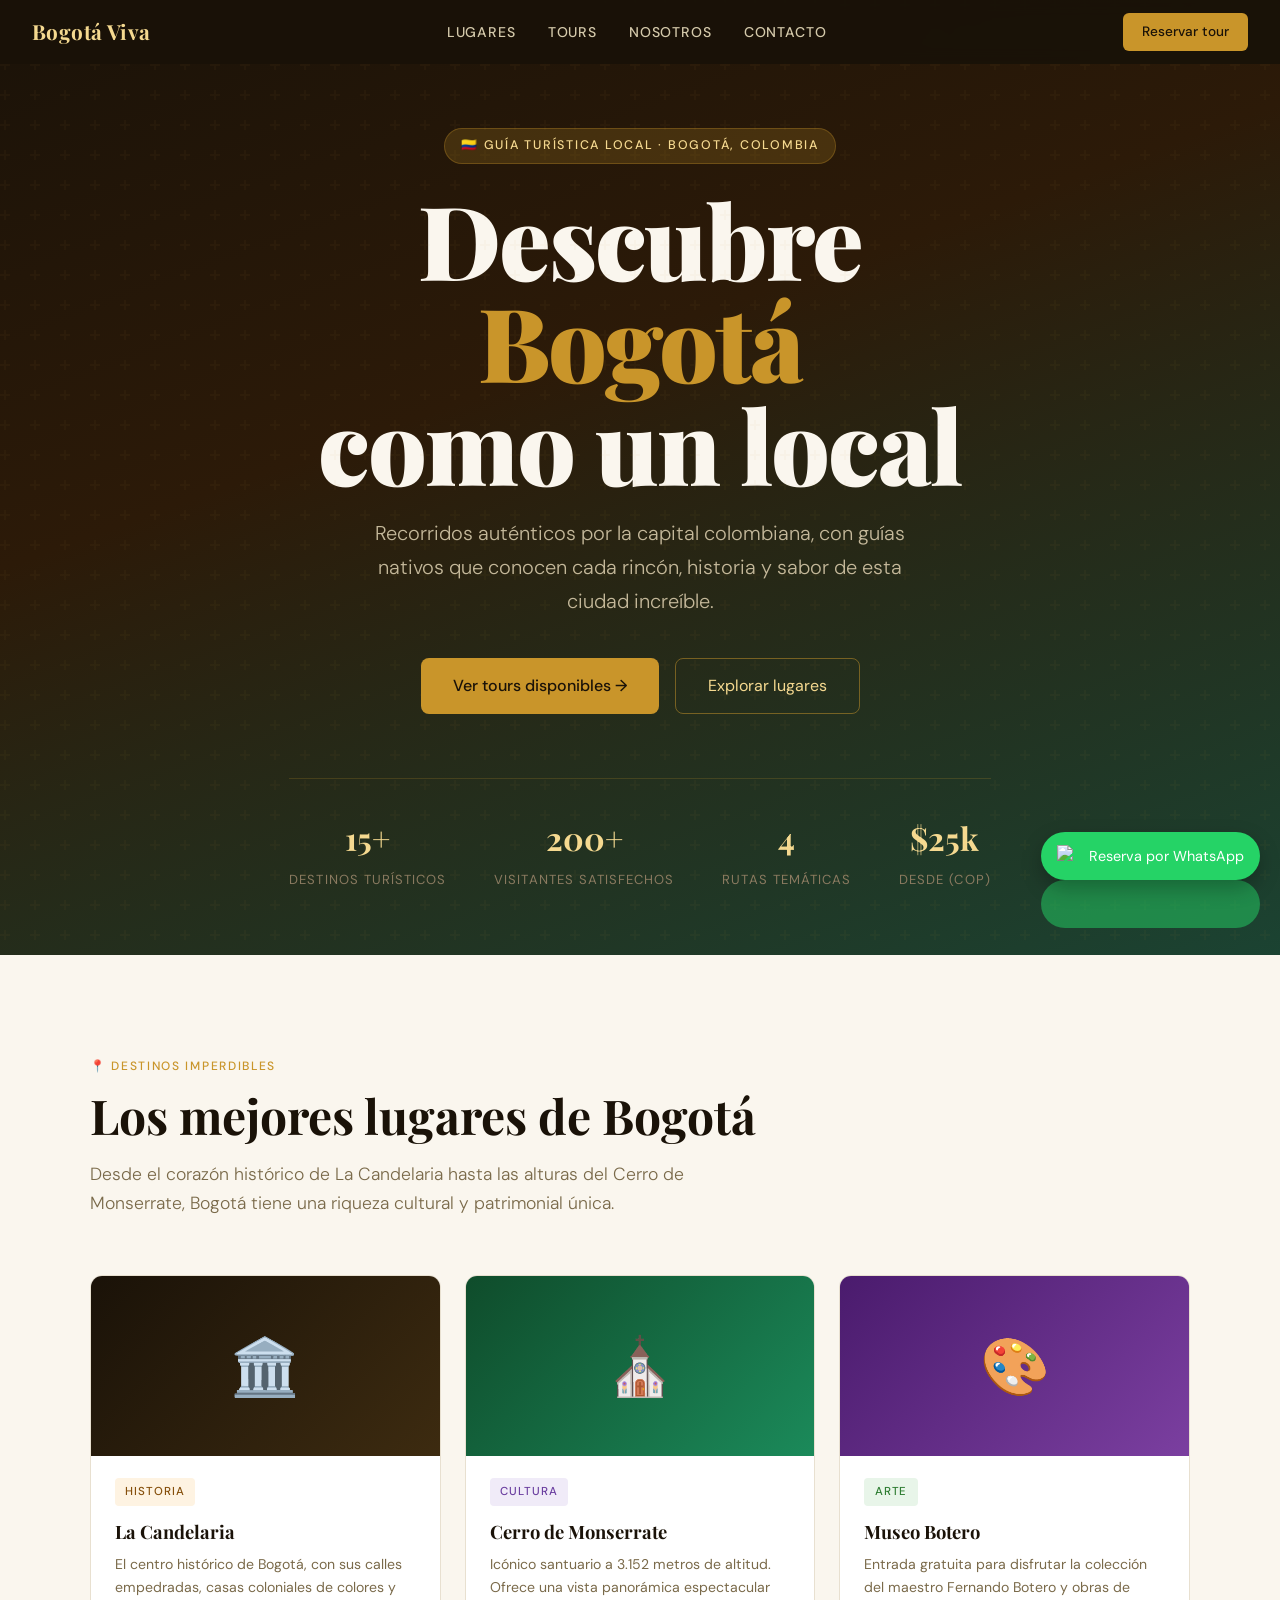
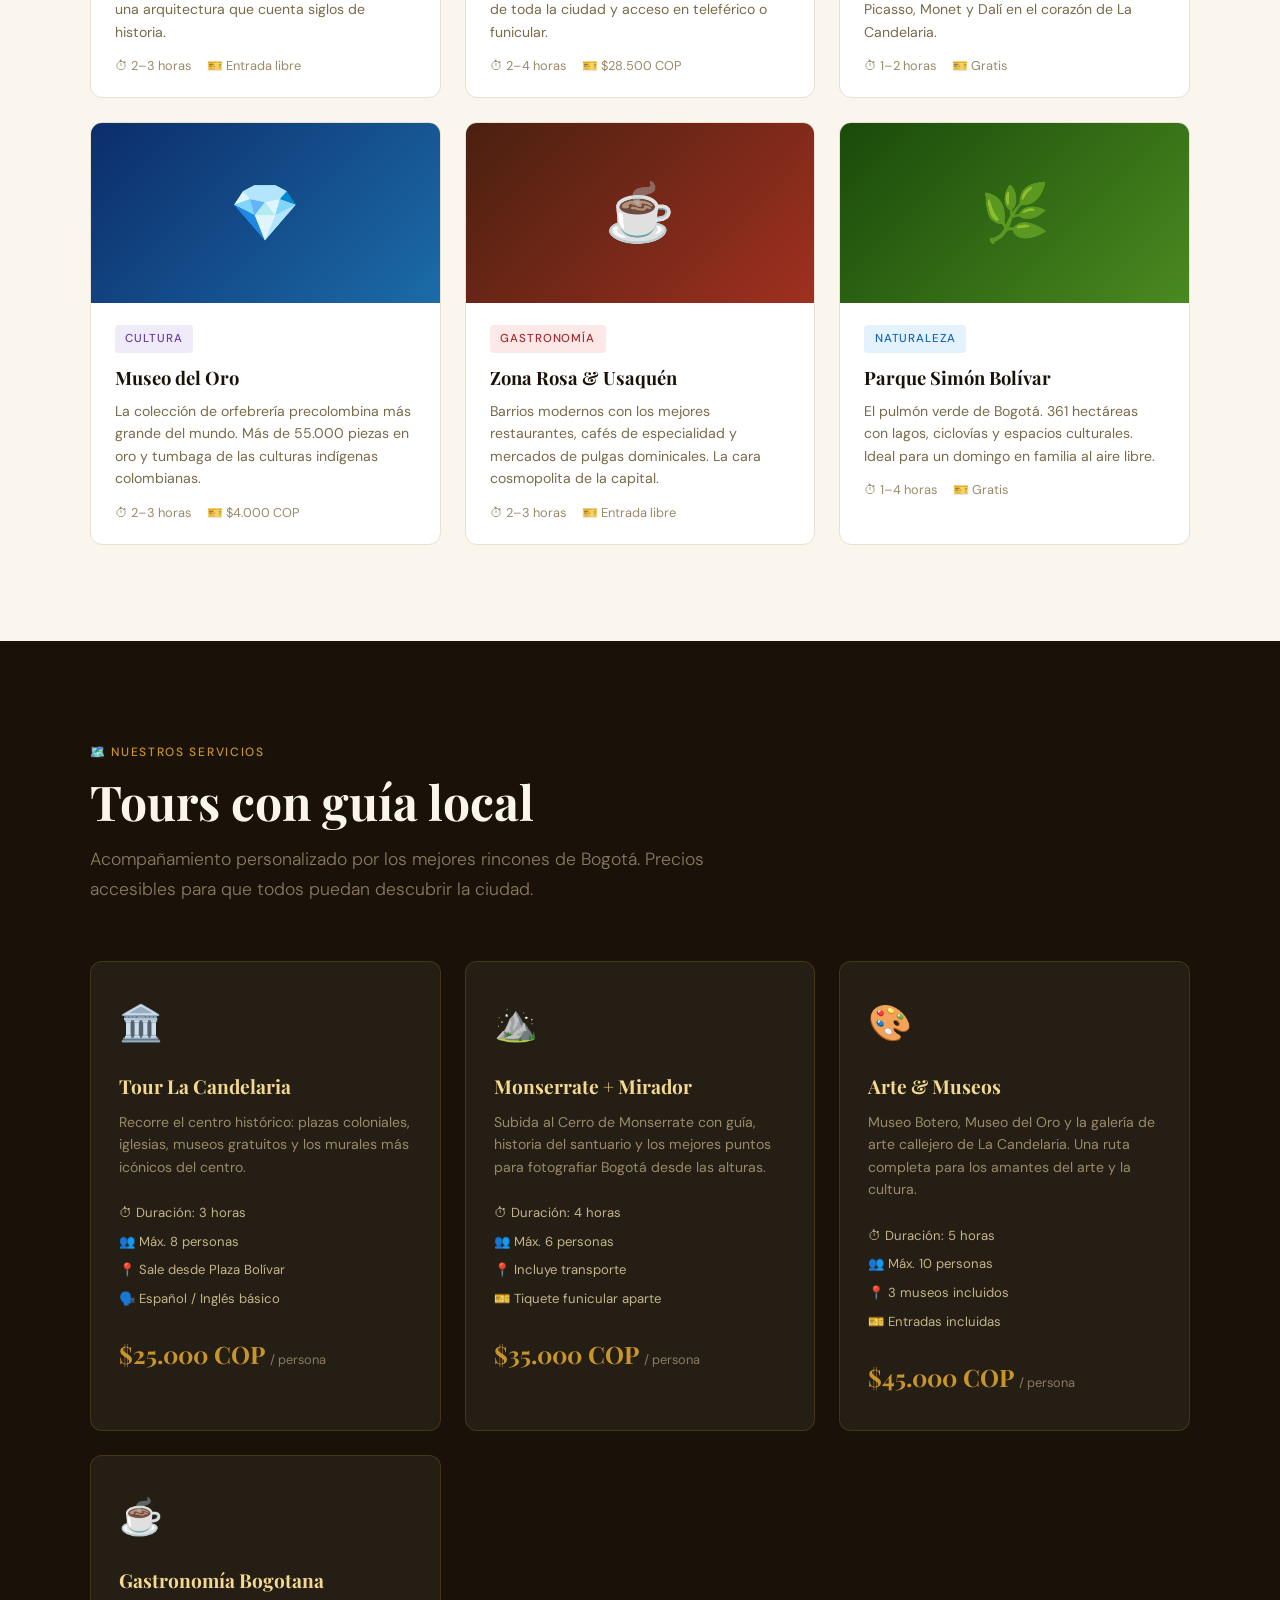
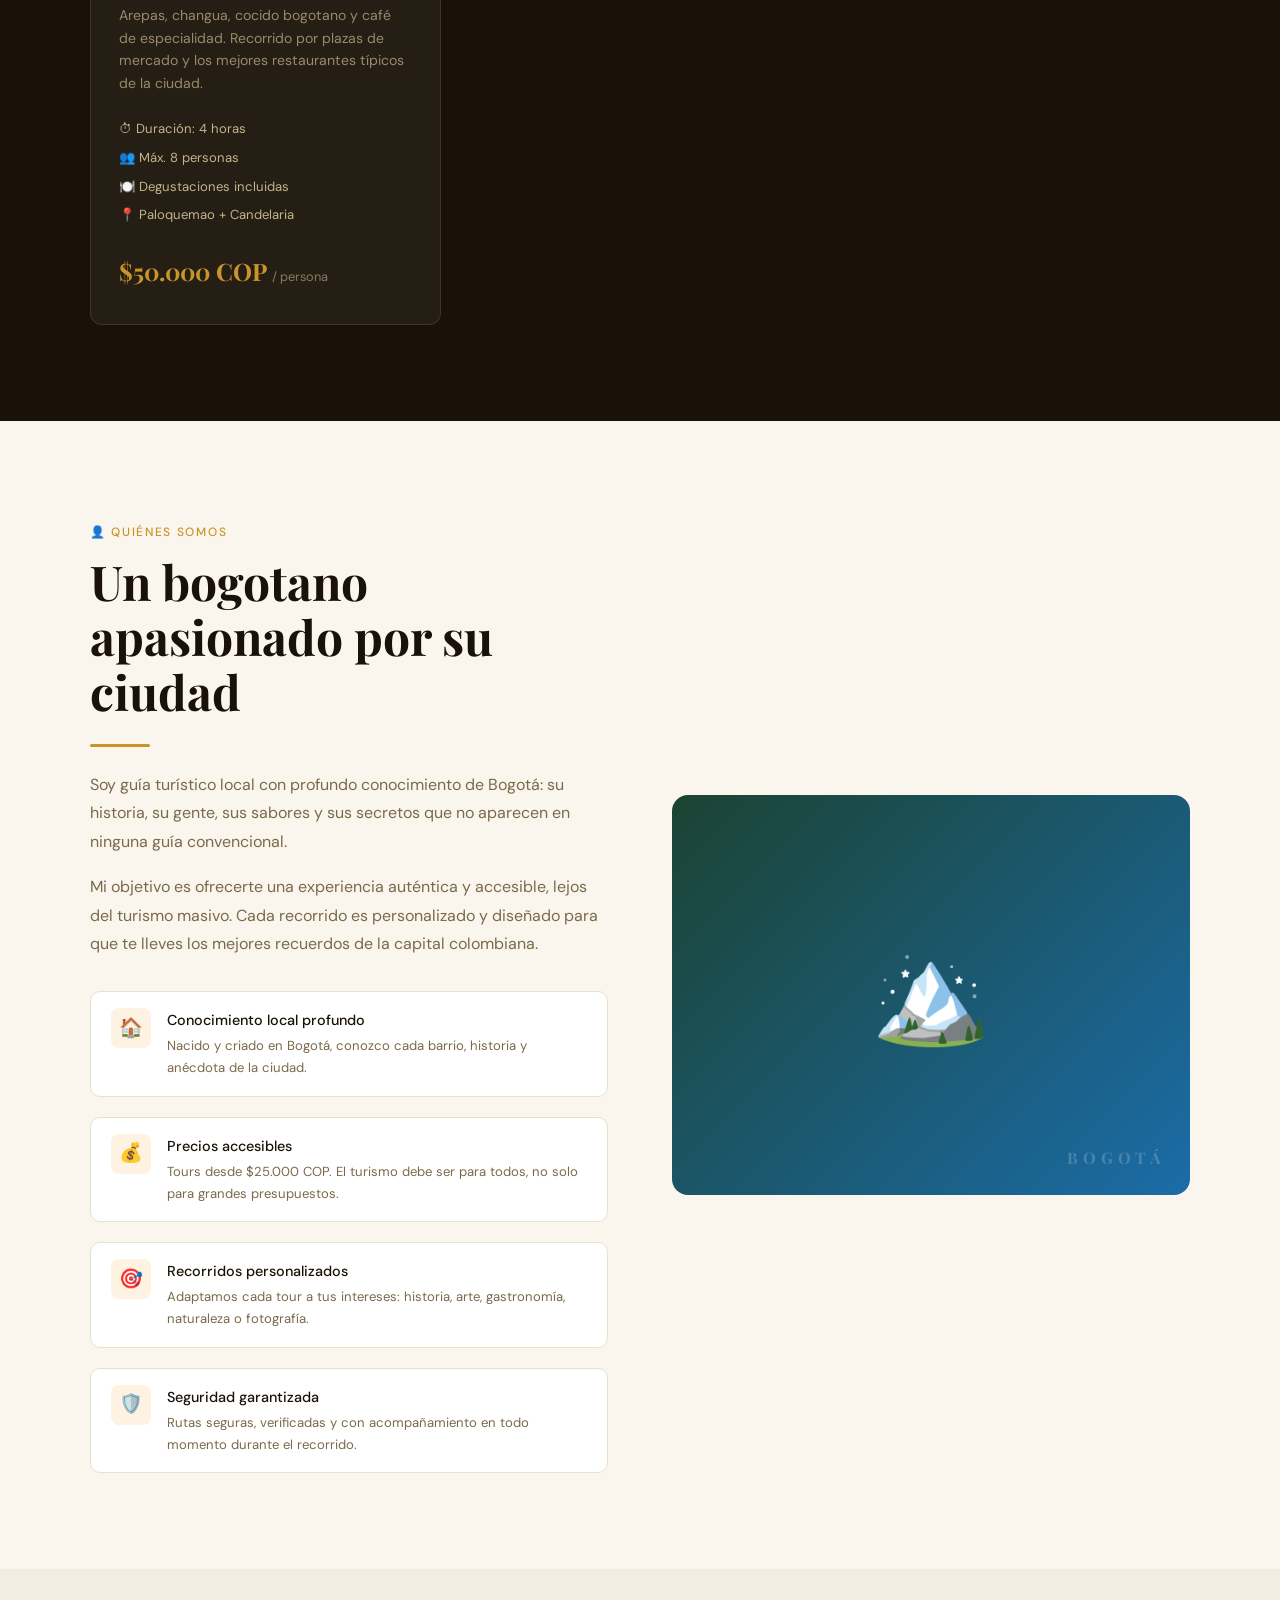
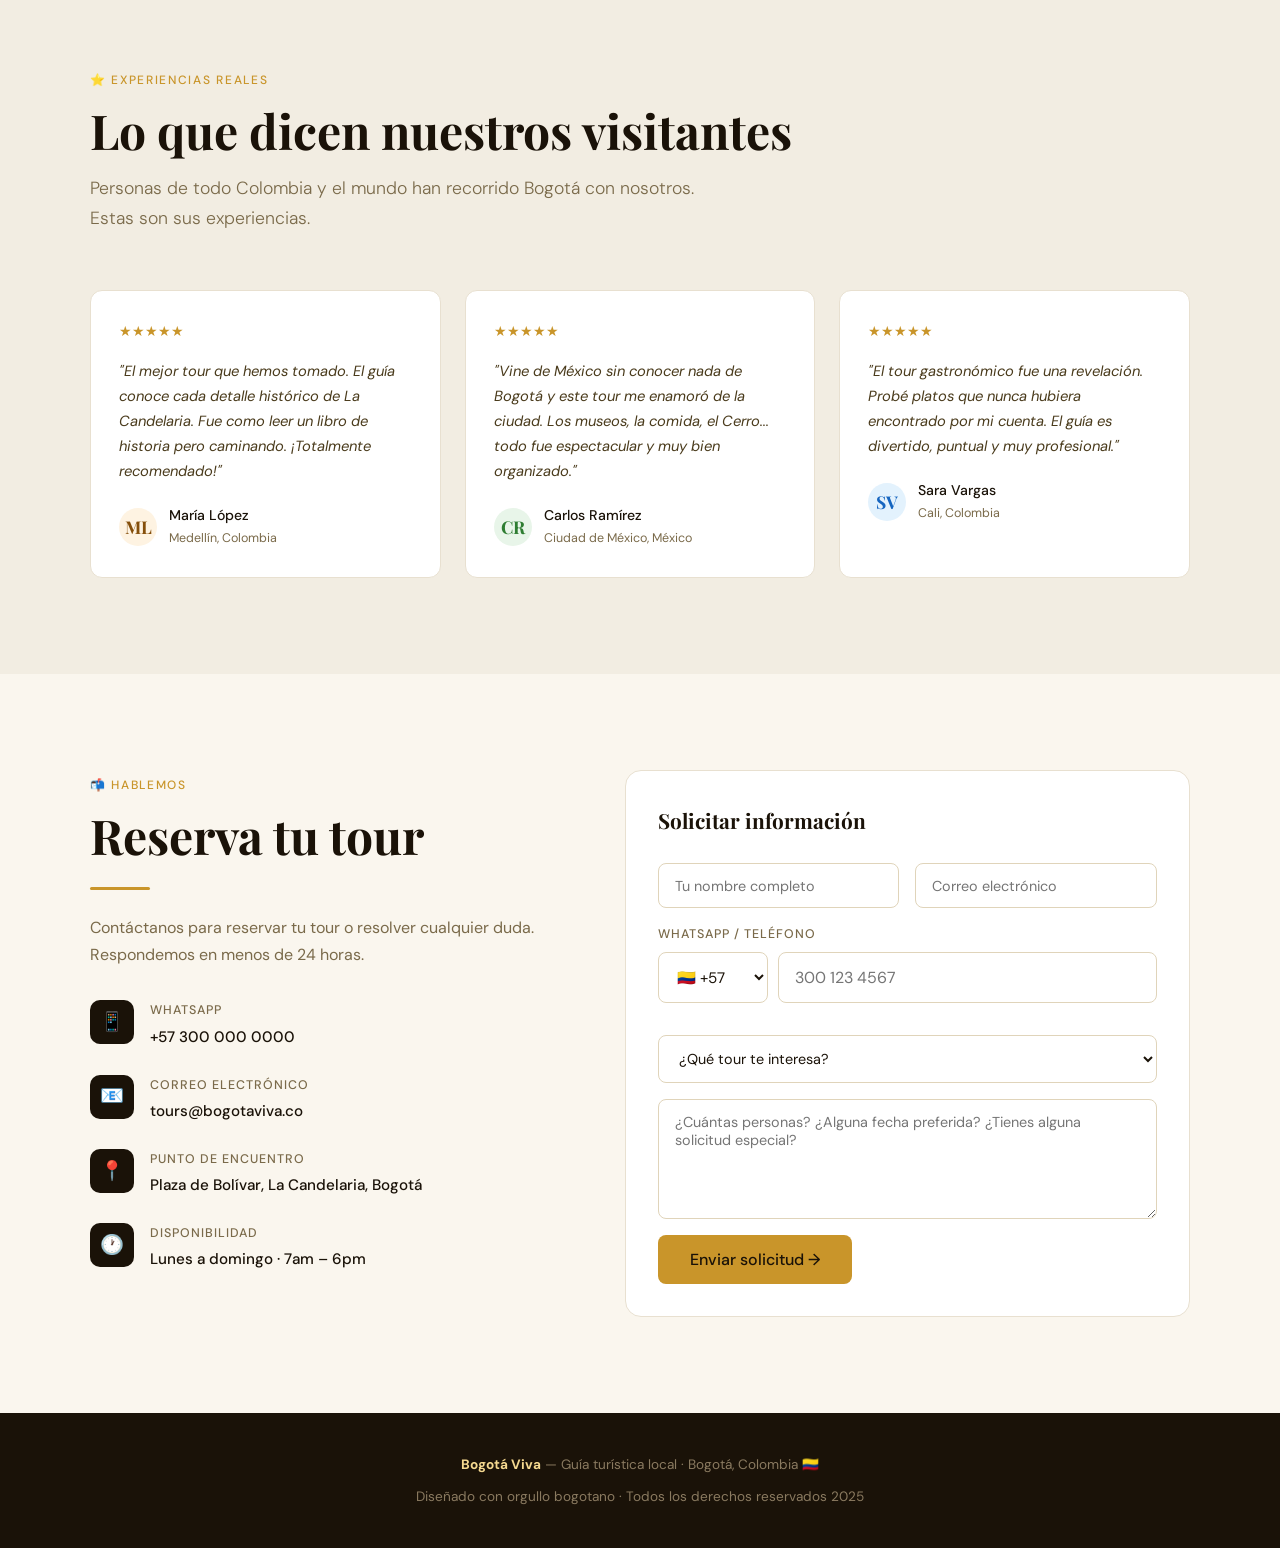
==== index.html @ 66bc84e7 "Add files via upload" ====
<!DOCTYPE html>
<html lang="es">
<head>
<meta charset="UTF-8">
<meta name="viewport" content="width=device-width, initial-scale=1.0">
<meta name="description" content="Tours en Bogotá con guía local. Recorre La Candelaria, Monserrate y más desde $25.000 COP. Reserva fácil.">
<title>Bogotá Viva — Tu Guía Turística Local</title>
<link href="https://fonts.googleapis.com/css2?family=Playfair+Display:wght@400;700;900&family=DM+Sans:wght@300;400;500&display=swap" rel="stylesheet">
<link rel="stylesheet" href="css/styles.css">
<link rel="stylesheet" href="css/stylesWhatsapp.css">
<script src="js/app.js" defer></script>
</head>
<body>

<!-- BOTÓN WHATSAPP -->
<a href="https://wa.me/573003855585?text=Hola,%20quiero%20reservar%20un%20tour%20en%20Bogot%C3%A1.%20%C2%BFTienes%20disponibilidad%3F"
   class="whatsapp-float"
   target="_blank">

  <div class="whatsapp-content">
    <img src="https://cdn-icons-png.flaticon.com/512/733/733585.png" alt="WhatsApp">
    <span>Reserva por WhatsApp</span>
  </div>

  <span class="pulse"></span>
</a>



<!-- NAVIGATION -->
<nav>
  <a href="#inicio" class="nav-brand">Bogotá Viva</a>
  <ul class="nav-links">
    <li><a href="#lugares">Lugares</a></li>
    <li><a href="#tours">Tours</a></li>
    <li><a href="#nosotros">Nosotros</a></li>
    <li><a href="#contacto">Contacto</a></li>
  </ul>
  <a href="#contacto" class="nav-cta">Reservar tour</a>
</nav>

<!-- HERO -->
<section class="hero" id="inicio">
  <div class="hero-tag">🇨🇴 Guía turística local · Bogotá, Colombia</div>
  <h1>Descubre<br><span>Bogotá</span><br>como un local</h1>
  <p class="hero-sub">Recorridos auténticos por la capital colombiana, con guías nativos que conocen cada rincón, historia y sabor de esta ciudad increíble.</p>
  <div class="hero-btns">
    <a href="#tours" class="btn-primary">Ver tours disponibles →</a>
    <a href="#lugares" class="btn-outline">Explorar lugares</a>
  </div>
  <div class="hero-stats">
    <div class="stat"><div class="stat-n">15+</div><div class="stat-l">Destinos turísticos</div></div>
    <div class="stat"><div class="stat-n">200+</div><div class="stat-l">Visitantes satisfechos</div></div>
    <div class="stat"><div class="stat-n">4</div><div class="stat-l">Rutas temáticas</div></div>
    <div class="stat"><div class="stat-n">$25k</div><div class="stat-l">Desde (COP)</div></div>
  </div>
</section>

<!-- LUGARES TURÍSTICOS -->
<section id="lugares">
  <div class="section-inner">
    <div class="section-tag">📍 Destinos imperdibles</div>
    <h2>Los mejores lugares de Bogotá</h2>
    <p class="section-lead">Desde el corazón histórico de La Candelaria hasta las alturas del Cerro de Monserrate, Bogotá tiene una riqueza cultural y patrimonial única.</p>
    <div class="places-grid">
      <div class="place-card">
        <div class="place-img" style="background: linear-gradient(135deg,#1A1208,#3D2B10);">🏛️</div>
        <div class="place-body">
          <span class="place-badge badge-history">Historia</span>
          <div class="place-title">La Candelaria</div>
          <p class="place-desc">El centro histórico de Bogotá, con sus calles empedradas, casas coloniales de colores y una arquitectura que cuenta siglos de historia.</p>
          <div class="place-meta"><span>⏱ 2–3 horas</span><span>🎫 Entrada libre</span></div>
        </div>
      </div>
      <div class="place-card">
        <div class="place-img" style="background: linear-gradient(135deg,#0F4C2B,#1B8A5A);">⛪</div>
        <div class="place-body">
          <span class="place-badge badge-culture">Cultura</span>
          <div class="place-title">Cerro de Monserrate</div>
          <p class="place-desc">Icónico santuario a 3.152 metros de altitud. Ofrece una vista panorámica espectacular de toda la ciudad y acceso en teleférico o funicular.</p>
          <div class="place-meta"><span>⏱ 2–4 horas</span><span>🎫 $28.500 COP</span></div>
        </div>
      </div>
      <div class="place-card">
        <div class="place-img" style="background: linear-gradient(135deg,#4A1B6D,#7B3FA0);">🎨</div>
        <div class="place-body">
          <span class="place-badge badge-art">Arte</span>
          <div class="place-title">Museo Botero</div>
          <p class="place-desc">Entrada gratuita para disfrutar la colección del maestro Fernando Botero y obras de Picasso, Monet y Dalí en el corazón de La Candelaria.</p>
          <div class="place-meta"><span>⏱ 1–2 horas</span><span>🎫 Gratis</span></div>
        </div>
      </div>
      <div class="place-card">
        <div class="place-img" style="background: linear-gradient(135deg,#0C2D6B,#1B6CA8);">💎</div>
        <div class="place-body">
          <span class="place-badge badge-culture">Cultura</span>
          <div class="place-title">Museo del Oro</div>
          <p class="place-desc">La colección de orfebrería precolombina más grande del mundo. Más de 55.000 piezas en oro y tumbaga de las culturas indígenas colombianas.</p>
          <div class="place-meta"><span>⏱ 2–3 horas</span><span>🎫 $4.000 COP</span></div>
        </div>
      </div>
      <div class="place-card">
        <div class="place-img" style="background: linear-gradient(135deg,#4A2010,#A03020);">☕</div>
        <div class="place-body">
          <span class="place-badge badge-gastro">Gastronomía</span>
          <div class="place-title">Zona Rosa & Usaquén</div>
          <p class="place-desc">Barrios modernos con los mejores restaurantes, cafés de especialidad y mercados de pulgas dominicales. La cara cosmopolita de la capital.</p>
          <div class="place-meta"><span>⏱ 2–3 horas</span><span>🎫 Entrada libre</span></div>
        </div>
      </div>
      <div class="place-card">
        <div class="place-img" style="background: linear-gradient(135deg,#1A4A0A,#4A8A20);">🌿</div>
        <div class="place-body">
          <span class="place-badge badge-nature">Naturaleza</span>
          <div class="place-title">Parque Simón Bolívar</div>
          <p class="place-desc">El pulmón verde de Bogotá. 361 hectáreas con lagos, ciclovías y espacios culturales. Ideal para un domingo en familia al aire libre.</p>
          <div class="place-meta"><span>⏱ 1–4 horas</span><span>🎫 Gratis</span></div>
        </div>
      </div>
    </div>
  </div>
</section>

<!-- TOURS -->
<section class="tours-bg" id="tours">
  <div class="section-inner">
    <div class="section-tag" style="color: var(--gold);">🗺️ Nuestros servicios</div>
    <h2>Tours con guía local</h2>
    <p class="section-lead">Acompañamiento personalizado por los mejores rincones de Bogotá. Precios accesibles para que todos puedan descubrir la ciudad.</p>
    <div class="tours-grid">
      <div class="tour-card">
        <div class="tour-icon">🏛️</div>
        <div class="tour-name">Tour La Candelaria</div>
        <p class="tour-desc">Recorre el centro histórico: plazas coloniales, iglesias, museos gratuitos y los murales más icónicos del centro.</p>
        <div class="tour-details">
          <div class="tour-detail">⏱ Duración: 3 horas</div>
          <div class="tour-detail">👥 Máx. 8 personas</div>
          <div class="tour-detail">📍 Sale desde Plaza Bolívar</div>
          <div class="tour-detail">🗣️ Español / Inglés básico</div>
        </div>
        <div class="tour-price">$25.000 COP <span>/ persona</span></div>
      </div>
      <div class="tour-card">
        <div class="tour-icon">⛰️</div>
        <div class="tour-name">Monserrate + Mirador</div>
        <p class="tour-desc">Subida al Cerro de Monserrate con guía, historia del santuario y los mejores puntos para fotografiar Bogotá desde las alturas.</p>
        <div class="tour-details">
          <div class="tour-detail">⏱ Duración: 4 horas</div>
          <div class="tour-detail">👥 Máx. 6 personas</div>
          <div class="tour-detail">📍 Incluye transporte</div>
          <div class="tour-detail">🎫 Tiquete funicular aparte</div>
        </div>
        <div class="tour-price">$35.000 COP <span>/ persona</span></div>
      </div>
      <div class="tour-card">
        <div class="tour-icon">🎨</div>
        <div class="tour-name">Arte & Museos</div>
        <p class="tour-desc">Museo Botero, Museo del Oro y la galería de arte callejero de La Candelaria. Una ruta completa para los amantes del arte y la cultura.</p>
        <div class="tour-details">
          <div class="tour-detail">⏱ Duración: 5 horas</div>
          <div class="tour-detail">👥 Máx. 10 personas</div>
          <div class="tour-detail">📍 3 museos incluidos</div>
          <div class="tour-detail">🎫 Entradas incluidas</div>
        </div>
        <div class="tour-price">$45.000 COP <span>/ persona</span></div>
      </div>
      <div class="tour-card">
        <div class="tour-icon">☕</div>
        <div class="tour-name">Gastronomía Bogotana</div>
        <p class="tour-desc">Arepas, changua, cocido bogotano y café de especialidad. Recorrido por plazas de mercado y los mejores restaurantes típicos de la ciudad.</p>
        <div class="tour-details">
          <div class="tour-detail">⏱ Duración: 4 horas</div>
          <div class="tour-detail">👥 Máx. 8 personas</div>
          <div class="tour-detail">🍽️ Degustaciones incluidas</div>
          <div class="tour-detail">📍 Paloquemao + Candelaria</div>
        </div>
        <div class="tour-price">$50.000 COP <span>/ persona</span></div>
      </div>
    </div>
  </div>
</section>

<!-- NOSOTROS -->
<section id="nosotros">
  <div class="section-inner">
    <div class="about-grid">
      <div>
        <div class="section-tag">👤 Quiénes somos</div>
        <h2>Un bogotano apasionado por su ciudad</h2>
        <div class="divider"></div>
        <p style="color: var(--muted); font-size: 1rem; line-height: 1.8; margin-bottom: 1rem;">Soy guía turístico local con profundo conocimiento de Bogotá: su historia, su gente, sus sabores y sus secretos que no aparecen en ninguna guía convencional.</p>
        <p style="color: var(--muted); font-size: 1rem; line-height: 1.8;">Mi objetivo es ofrecerte una experiencia auténtica y accesible, lejos del turismo masivo. Cada recorrido es personalizado y diseñado para que te lleves los mejores recuerdos de la capital colombiana.</p>
        <div class="about-features">
          <div class="about-feature">
            <div class="feature-icon">🏠</div>
            <div class="feature-text">
              <strong>Conocimiento local profundo</strong>
              <p>Nacido y criado en Bogotá, conozco cada barrio, historia y anécdota de la ciudad.</p>
            </div>
          </div>
          <div class="about-feature">
            <div class="feature-icon">💰</div>
            <div class="feature-text">
              <strong>Precios accesibles</strong>
              <p>Tours desde $25.000 COP. El turismo debe ser para todos, no solo para grandes presupuestos.</p>
            </div>
          </div>
          <div class="about-feature">
            <div class="feature-icon">🎯</div>
            <div class="feature-text">
              <strong>Recorridos personalizados</strong>
              <p>Adaptamos cada tour a tus intereses: historia, arte, gastronomía, naturaleza o fotografía.</p>
            </div>
          </div>
          <div class="about-feature">
            <div class="feature-icon">🛡️</div>
            <div class="feature-text">
              <strong>Seguridad garantizada</strong>
              <p>Rutas seguras, verificadas y con acompañamiento en todo momento durante el recorrido.</p>
            </div>
          </div>
        </div>
      </div>
      <div class="about-visual">🏔️</div>
    </div>
  </div>
</section>

<!-- TESTIMONIALS -->
<section class="testimonials-bg">
  <div class="section-inner">
    <div class="section-tag">⭐ Experiencias reales</div>
    <h2>Lo que dicen nuestros visitantes</h2>
    <p class="section-lead">Personas de todo Colombia y el mundo han recorrido Bogotá con nosotros. Estas son sus experiencias.</p>
    <div class="testimonials-grid">
      <div class="testimonial-card">
        <div class="stars">★★★★★</div>
        <p class="t-quote">"El mejor tour que hemos tomado. El guía conoce cada detalle histórico de La Candelaria. Fue como leer un libro de historia pero caminando. ¡Totalmente recomendado!"</p>
        <div class="t-author">
          <div class="t-avatar" style="background:#FEF3E2; color:#854F0B;">ML</div>
          <div>
            <div class="t-name">María López</div>
            <div class="t-origin">Medellín, Colombia</div>
          </div>
        </div>
      </div>
      <div class="testimonial-card">
        <div class="stars">★★★★★</div>
        <p class="t-quote">"Vine de México sin conocer nada de Bogotá y este tour me enamoró de la ciudad. Los museos, la comida, el Cerro... todo fue espectacular y muy bien organizado."</p>
        <div class="t-author">
          <div class="t-avatar" style="background:#E8F5E9; color:#2E7D32;">CR</div>
          <div>
            <div class="t-name">Carlos Ramírez</div>
            <div class="t-origin">Ciudad de México, México</div>
          </div>
        </div>
      </div>
      <div class="testimonial-card">
        <div class="stars">★★★★★</div>
        <p class="t-quote">"El tour gastronómico fue una revelación. Probé platos que nunca hubiera encontrado por mi cuenta. El guía es divertido, puntual y muy profesional."</p>
        <div class="t-author">
          <div class="t-avatar" style="background:#E3F2FD; color:#1565C0;">SV</div>
          <div>
            <div class="t-name">Sara Vargas</div>
            <div class="t-origin">Cali, Colombia</div>
          </div>
        </div>
      </div>
    </div>
  </div>
</section>

<!-- CONTACTO -->
<!-- CONTACTO -->
<section id="contacto">
  <div class="section-inner">
    <div class="contact-grid">
      <div>
        <div class="section-tag">📬 Hablemos</div>
        <h2>Reserva tu tour</h2>
        <div class="divider"></div>
        <p style="color: var(--muted); margin-bottom: 2rem;">Contáctanos para reservar tu tour o resolver cualquier duda. Respondemos en menos de 24 horas.</p>
        <div class="contact-info">
          <div class="contact-item">
            <div class="c-icon">📱</div>
            <div>
              <div class="c-label">WhatsApp</div>
              <div class="c-value">+57 300 000 0000</div>
            </div>
          </div>
          <div class="contact-item">
            <div class="c-icon">📧</div>
            <div>
              <div class="c-label">Correo electrónico</div>
              <div class="c-value">tours@bogotaviva.co</div>
            </div>
          </div>
          <div class="contact-item">
            <div class="c-icon">📍</div>
            <div>
              <div class="c-label">Punto de encuentro</div>
              <div class="c-value">Plaza de Bolívar, La Candelaria, Bogotá</div>
            </div>
          </div>
          <div class="contact-item">
            <div class="c-icon">🕐</div>
            <div>
              <div class="c-label">Disponibilidad</div>
              <div class="c-value">Lunes a domingo · 7am – 6pm</div>
            </div>
          </div>
        </div>
      </div>

      <div>
        <div style="background: white; border-radius: 16px; padding: 2rem; border: 1px solid #E8E0D0;">
          <h3 style="font-family: 'Playfair Display', serif; font-size: 1.3rem; margin-bottom: 1.5rem; color: var(--dark);">Solicitar información</h3>
          
          <form id="contactForm" class="contact-form">
            <input type="hidden" name="_subject" value="Nueva solicitud de tour Bogotá Viva">
            
            <div class="form-row">
              <input required type="text" name="Nombre" placeholder="Tu nombre completo">
              <input required type="email" name="Correo" placeholder="Correo electrónico">
            </div>

            <!-- Campo de Teléfono - Versión corregida y equilibrada -->
            <div style="margin-bottom: 1rem;">
              <label style="font-size: 0.78rem; font-weight: 500; letter-spacing: 0.08em; text-transform: uppercase; color: var(--muted); margin-bottom: 0.4rem; display: block;">
                WhatsApp / Teléfono
              </label>
              <div style="display: flex; gap: 10px;">
<select id="countryCode" style="width: 110px; padding: 0.85rem; border: 1.5px solid #E0D4BA; border-radius: 8px; font-size: 0.95rem;">
<option value="+57">🇨🇴 +57</option>
<option value="+52">🇲🇽 +52</option>
  <option value="+1">🇺🇸 +1</option>
  <option value="+34">🇪🇸 +34</option>
  <option value="+51">🇵🇪 +51</option>
  <option value="+54">🇦🇷 +54</option>
  <option value="+56">🇨🇱 +56</option>
</select>
                <!-- Campo grande para el número -->
                <input required type="tel" id="phoneNumber" name="Celular" 
                       placeholder="300 123 4567" 
                       style="flex: 1; padding: 0.85rem 1rem; border: 1.5px solid #E0D4BA; border-radius: 8px; font-size: 1rem;">
              </div>
            </div>

            <select name="Tour" required>
              <option value="" disabled selected>¿Qué tour te interesa?</option>
              <option value="Tour La Candelaria">Tour La Candelaria — $25.000 COP</option>
              <option value="Monserrate + Mirador">Monserrate + Mirador — $35.000 COP</option>
              <option value="Arte & Museos">Arte & Museos — $45.000 COP</option>
              <option value="Gastronomía Bogotana">Gastronomía Bogotana — $50.000 COP</option>
              <option value="Tour personalizado">Tour personalizado</option>
            </select>
            
            <textarea required name="Detalles" placeholder="¿Cuántas personas? ¿Alguna fecha preferida? ¿Tienes alguna solicitud especial?"></textarea>
            
            <button type="submit" id="submitBtn" class="btn-submit">Enviar solicitud →</button>
          </form>

  <!-- Mensajes de éxito y error (mantén los que ya tienes) -->
  <div id="successMessage" style="display: none; margin-top: 1.5rem; padding: 1.2rem; background: #E8F5E9; border: 1px solid #A5D6A7; border-radius: 8px; color: #2E7D32; text-align: center;">
    ✅ <strong>¡Solicitud enviada con éxito!</strong><br>
    Gracias por confiar en Bogotá Viva.<br>Te contactaremos pronto por WhatsApp o correo.
  </div>

  <div id="errorMessage" style="display: none; margin-top: 1.5rem; padding: 1.2rem; background: #FFEBEE; border: 1px solid #EF9A9A; border-radius: 8px; color: #C62828; text-align: center;">
    ❌ Hubo un error al enviar. Por favor intenta de nuevo.
  </div>
</div>
      </div>
    </div>
  </div>
</section>

<!-- FOOTER -->
<footer>
  <p><strong>Bogotá Viva</strong> — Guía turística local · Bogotá, Colombia 🇨🇴</p>
  <p style="margin-top: 0.5rem;">Diseñado con orgullo bogotano · Todos los derechos reservados 2025</p>
</footer>
</body>
</html>
---- css/styles.css ----
body {
  font-family: 'DM Sans', "Segoe UI Emoji", "Noto Color Emoji", sans-serif;
}
  *, *::before, *::after { box-sizing: border-box; margin: 0; padding: 0; }
  :root {
    --gold: #C9952A;
    --gold-light: #F5D990;
    --crimson: #B02A2A;
    --forest: #1B4332;
    --cream: #FAF6EE;
    --dark: #1A1208;
    --mid: #4A3B1C;
    --sky: #1B6CA8;
    --text: #2C2416;
    --muted: #7A6A4A;
    --radius: 12px;btn-su
  }
  html { scroll-behavior: smooth; }
  body {
    font-family: 'DM Sans', sans-serif;
    background: var(--cream);
    color: var(--text);
    line-height: 1.7;
    overflow-x: hidden;
  }
  /* NAV */
  nav {
    position: fixed; top: 0; left: 0; right: 0; z-index: 100;
    background: rgba(26,18,8,0.96);
    backdrop-filter: blur(8px);
    display: flex; align-items: center; justify-content: space-between;
    padding: 0 2rem; height: 64px;
  }
  .nav-brand {
    font-family: 'Playfair Display', serif;
    font-size: 1.3rem; font-weight: 700;
    color: var(--gold-light);
    letter-spacing: 0.02em;
    text-decoration: none;
  }
  .nav-links { display: flex; gap: 2rem; list-style: none; }
  .nav-links a { color: #D4C9AA; font-size: 0.88rem; font-weight: 500; text-decoration: none; letter-spacing: 0.06em; text-transform: uppercase; transition: color 0.2s; }
  .nav-links a:hover { color: #dcb944; }
  .nav-cta {
    background: var(--gold); color: var(--dark);
    padding: 0.45rem 1.2rem; border-radius: 6px;
    font-size: 0.85rem; font-weight: 500; text-decoration: none;
    transition: background 0.2s;
  }
  .nav-cta:hover { background: #dcb944; }

  /* HERO */
  .hero {
    min-height: 100vh;
    background: linear-gradient(160deg, #1A1208 0%, #2C1A08 40%, #1B4332 100%);
    display: flex; flex-direction: column;
    align-items: center; justify-content: center;
    text-align: center;
    padding: 8rem 2rem 4rem;
    position: relative;
    overflow: hidden;
  }
  .hero::before {
    content: '';
    position: absolute; inset: 0;
    background: url("data:image/svg+xml,%3Csvg width='60' height='60' viewBox='0 0 60 60' xmlns='http://www.w3.org/2000/svg'%3E%3Cg fill='none' fill-rule='evenodd'%3E%3Cg fill='%23C9952A' fill-opacity='0.04'%3E%3Cpath d='M36 34v-4h-2v4h-4v2h4v4h2v-4h4v-2h-4zm0-30V0h-2v4h-4v2h4v4h2V6h4V4h-4zM6 34v-4H4v4H0v2h4v4h2v-4h4v-2H6zM6 4V0H4v4H0v2h4v4h2V6h4V4H6z'/%3E%3C/g%3E%3C/g%3E%3C/svg%3E");
  }
  .hero-tag {
    display: inline-block;
    background: rgba(201,149,42,0.2);
    color: var(--gold-light);
    font-size: 0.78rem; font-weight: 500;
    letter-spacing: 0.14em; text-transform: uppercase;
    padding: 0.4rem 1rem; border-radius: 20px;
    border: 1px solid rgba(201,149,42,0.3);
    margin-bottom: 1.5rem;
  }
  .hero h1 {
    font-family: 'Playfair Display', serif;
    font-size: clamp(3rem, 8vw, 7rem);
    font-weight: 900; line-height: 1.0;
    color: #FAF6EE;
    letter-spacing: -0.02em;
    margin-bottom: 0.2em;
  }
  .hero h1 span { color: var(--gold); }
  .hero-sub {
    font-size: clamp(1rem, 2vw, 1.25rem);
    color: #C4B89A;
    max-width: 560px; margin: 0 auto 2.5rem;
    font-weight: 300;
  }
  .hero-btns { display: flex; gap: 1rem; flex-wrap: wrap; justify-content: center; }
  .btn-primary {
    background: var(--gold); color: var(--dark);
    padding: 0.85rem 2rem; border-radius: 8px;
    font-size: 1rem; font-weight: 500;
    text-decoration: none; transition: all 0.2s;
    display: inline-flex; align-items: center; gap: 0.5rem;
  }
  .btn-primary:hover { background: var(--gold-light); transform: translateY(-2px); }
  .btn-outline {
    border: 1.5px solid rgba(201,149,42,0.5); color: var(--gold-light);
    padding: 0.85rem 2rem; border-radius: 8px;
    font-size: 1rem; font-weight: 400;
    text-decoration: none; transition: all 0.2s;
  }
  .btn-outline:hover { border-color: var(--gold-light); background: rgba(201,149,42,0.08); }
  .hero-stats {
    display: flex; gap: 3rem; margin-top: 4rem;
    border-top: 1px solid rgba(201,149,42,0.2);
    padding-top: 2rem; flex-wrap: wrap; justify-content: center;
  }
  .stat { text-align: center; }
  .stat-n { font-family: 'Playfair Display', serif; font-size: 2rem; font-weight: 700; color: var(--gold-light); }
  .stat-l { font-size: 0.82rem; color: #8A7A60; letter-spacing: 0.08em; text-transform: uppercase; margin-top: 0.2rem; }

  /* SECTIONS */
  section { padding: 6rem 2rem; }
  .section-inner { max-width: 1100px; margin: 0 auto; }
  .section-tag {
    display: inline-block;
    font-size: 0.75rem; font-weight: 500;
    letter-spacing: 0.14em; text-transform: uppercase;
    color: var(--gold); margin-bottom: 0.75rem;
  }
  h2 {
    font-family: 'Playfair Display', serif;
    font-size: clamp(2rem, 4vw, 3rem);
    font-weight: 700; line-height: 1.15;
    color: var(--dark); margin-bottom: 1rem;
  }
  .section-lead {
    font-size: 1.1rem; color: var(--muted);
    max-width: 640px; margin-bottom: 3.5rem;
    font-weight: 300;
  }

  /* PLACES GRID */
  .places-grid {
    display: grid;
    grid-template-columns: repeat(auto-fit, minmax(300px, 1fr));
    gap: 1.5rem;
  }
  .place-card {
    border-radius: var(--radius);
    overflow: hidden;
    background: white;
    border: 1px solid #E8E0D0;
    transition: transform 0.25s, box-shadow 0.25s;
  }
  .place-card:hover { transform: translateY(-6px); box-shadow: 0 16px 40px rgba(0,0,0,0.12); }
  .place-img {
    height: 180px;
    display: flex; align-items: center; justify-content: center;
    font-size: 3.5rem;
    position: relative; overflow: hidden;
  }
  .place-body { padding: 1.25rem 1.5rem; }
  .place-badge {
    display: inline-block;
    font-size: 0.72rem; font-weight: 500;
    letter-spacing: 0.08em; text-transform: uppercase;
    padding: 0.25rem 0.65rem; border-radius: 4px;
    margin-bottom: 0.6rem;
  }
  .badge-culture { background: #F0EBF8; color: #6B3FA0; }
  .badge-history { background: #FEF3E2; color: #854F0B; }
  .badge-art { background: #E8F5E9; color: #2E7D32; }
  .badge-nature { background: #E3F2FD; color: #1565C0; }
  .badge-gastro { background: #FDE8E8; color: #A32D2D; }
  .place-title { font-family: 'Playfair Display', serif; font-size: 1.15rem; font-weight: 700; margin-bottom: 0.4rem; color: var(--dark); }
  .place-desc { font-size: 0.88rem; color: var(--muted); line-height: 1.6; margin-bottom: 0.75rem; }
  .place-meta { display: flex; gap: 1rem; font-size: 0.8rem; color: #9A8A6A; }

  /* TOURS */
  .tours-bg { background: var(--dark); }
  .tours-bg h2 { color: #FAF6EE; }
  .tours-bg .section-lead { color: #8A7A60; }
  .tours-grid {
    display: grid;
    grid-template-columns: repeat(auto-fit, minmax(280px, 1fr));
    gap: 1.5rem;
  }
  .tour-card {
    background: rgba(255,255,255,0.05);
    border: 1px solid rgba(201,149,42,0.2);
    border-radius: var(--radius);
    padding: 2rem 1.75rem;
    transition: background 0.2s, border-color 0.2s;
  }
  .tour-card:hover { background: rgba(201,149,42,0.08); border-color: rgba(201,149,42,0.5); }
  .tour-icon { font-size: 2.2rem; margin-bottom: 1rem; }
  .tour-name { font-family: 'Playfair Display', serif; font-size: 1.2rem; font-weight: 700; color: var(--gold-light); margin-bottom: 0.5rem; }
  .tour-desc { font-size: 0.88rem; color: #9A8A6A; line-height: 1.6; margin-bottom: 1.5rem; }
  .tour-details { display: flex; flex-direction: column; gap: 0.4rem; margin-bottom: 1.5rem; }
  .tour-detail { display: flex; align-items: center; gap: 0.5rem; font-size: 0.82rem; color: #C4B48A; }
  .tour-price { font-family: 'Playfair Display', serif; font-size: 1.5rem; font-weight: 700; color: var(--gold); }
  .tour-price span { font-family: 'DM Sans', sans-serif; font-size: 0.8rem; font-weight: 400; color: #8A7A60; }

  /* ABOUT */
  .about-grid {
    display: grid; grid-template-columns: 1fr 1fr;
    gap: 4rem; align-items: center;
  }
  @media(max-width: 760px) { .about-grid { grid-template-columns: 1fr; } }
  .about-visual {
    background: linear-gradient(135deg, #1B4332, #1B6CA8);
    border-radius: 16px; height: 400px;
    display: flex; align-items: center; justify-content: center;
    font-size: 6rem; position: relative; overflow: hidden;
  }
  .about-visual::after {
    content: 'BOGOTÁ'; position: absolute;
    bottom: 1.5rem; right: 1.5rem;
    font-family: 'Playfair Display', serif;
    font-size: 1rem; font-weight: 700; letter-spacing: 0.3em;
    color: rgba(255,255,255,0.2);
  }
  .about-features { display: flex; flex-direction: column; gap: 1.25rem; margin-top: 2rem; }
  .about-feature {
    display: flex; gap: 1rem; align-items: flex-start;
    padding: 1rem 1.25rem;
    background: white; border-radius: 10px;
    border: 1px solid #EAE0CC;
  }
  .feature-icon {
    width: 40px; height: 40px; flex-shrink: 0;
    background: #FEF3E2; border-radius: 8px;
    display: flex; align-items: center; justify-content: center;
    font-size: 1.2rem;
  }
  .feature-text strong { display: block; font-size: 0.9rem; font-weight: 500; color: var(--dark); }
  .feature-text p { font-size: 0.82rem; color: var(--muted); margin-top: 0.15rem; }

  /* TESTIMONIALS */
  .testimonials-bg { background: #F2EDE2; }
  .testimonials-grid { display: grid; grid-template-columns: repeat(auto-fit, minmax(280px, 1fr)); gap: 1.5rem; }
  .testimonial-card {
    background: white; border-radius: var(--radius);
    padding: 1.75rem; border: 1px solid #E8E0D0;
  }
  .stars { color: var(--gold); font-size: 0.9rem; margin-bottom: 1rem; }
  .t-quote { font-size: 0.92rem; color: var(--mid); line-height: 1.7; margin-bottom: 1.25rem; font-style: italic; }
  .t-author { display: flex; align-items: center; gap: 0.75rem; }
  .t-avatar {
    width: 38px; height: 38px; border-radius: 50%;
    display: flex; align-items: center; justify-content: center;
    font-size: 1.1rem; font-weight: 700;
    font-family: 'Playfair Display', serif;
  }
  .t-name { font-size: 0.88rem; font-weight: 500; color: var(--dark); }
  .t-origin { font-size: 0.78rem; color: var(--muted); }

  /* CONTACT */
  .contact-grid { display: grid; grid-template-columns: 1fr 1.2fr; gap: 4rem; }
  @media(max-width: 760px) { .contact-grid { grid-template-columns: 1fr; } }
  .contact-info { display: flex; flex-direction: column; gap: 1.5rem; }
  .contact-item { display: flex; gap: 1rem; align-items: flex-start; }
  .c-icon {
    width: 44px; height: 44px; flex-shrink: 0;
    background: var(--dark); color: var(--gold);
    border-radius: 10px; display: flex; align-items: center;
    justify-content: center; font-size: 1.2rem;
  }
  .c-label { font-size: 0.78rem; font-weight: 500; letter-spacing: 0.08em; text-transform: uppercase; color: var(--muted); margin-bottom: 0.2rem; }
  .c-value { font-size: 0.95rem; font-weight: 500; color: var(--dark); }
  .contact-form { display: flex; flex-direction: column; gap: 1rem; }
  .form-row { display: grid; grid-template-columns: 1fr 1fr; gap: 1rem; }
  input, select, textarea {
    width: 100%; padding: 0.8rem 1rem;
    border: 1.5px solid #E0D4BA;
    border-radius: 8px; font-family: 'DM Sans', sans-serif;
    font-size: 0.9rem; background: white;
    color: var(--dark); outline: none;
    transition: border-color 0.2s;
  }
  input:focus, select:focus, textarea:focus { border-color: var(--gold); }
  textarea { resize: vertical; min-height: 120px; }
  .btn-submit {
    background: var(--gold); color: var(--dark);
    padding: 0.9rem 2rem; border: none;
    border-radius: 8px; font-size: 1rem; font-weight: 500;
    cursor: pointer; font-family: 'DM Sans', sans-serif;
    transition: background 0.2s; align-self: flex-start;
  }
  .btn-submit:hover { background: #dcb944; }



  /* FOOTER */
  footer {
    background: var(--dark); color: #8A7A60;
    text-align: center; padding: 2.5rem 2rem;
    font-size: 0.85rem;
  }
  footer strong { color: var(--gold-light); }

  /* UTILS */
  .divider { width: 60px; height: 3px; background: var(--gold); border-radius: 2px; margin: 1.5rem 0; }

  @media(max-width:640px) {
    nav .nav-links { display: none; }
    .form-row { grid-template-columns: 1fr; }
    .hero-stats { gap: 2rem; }
  }
---- css/stylesWhatsapp.css ----
.whatsapp-float {
  position: fixed;
  bottom: 20px;
  right: 20px; /* 👉 cambia a left:20px si lo quieres a la izquierda */
  z-index: 9999;
  text-decoration: none;
}

.whatsapp-content {
  display: flex;
  align-items: center;
  gap: 10px;
  background: #25D366;
  color: white;
  padding: 12px 16px;
  border-radius: 50px;
  box-shadow: 0 8px 20px rgba(0,0,0,0.25);
  font-size: 0.9rem;
  font-family: inherit;
  transition: transform 0.2s;
}

.whatsapp-content img {
  width: 22px;
  height: 22px;
}

.whatsapp-content:hover {
  transform: scale(1.05);
}

/* 💥 EFECTO PULSO */
.pulse {
  position: absolute;
  width: 100%;
  height: 100%;
  border-radius: 50px;
  background: rgba(37, 211, 102, 0.5);
  z-index: -1;
  animation: pulse-animation 2s infinite;
}

@keyframes pulse-animation {
  0% {
    transform: scale(1);
    opacity: 0.6;
  }
  70% {
    transform: scale(1.3);
    opacity: 0;
  }
  100% {
    transform: scale(1);
    opacity: 0;
  }
}

/* 📱 MÓVIL */
@media (max-width: 600px) {
  .whatsapp-content span {
    display: none;
  }

  .whatsapp-content {
    border-radius: 50%;
    padding: 14px;
  }
}
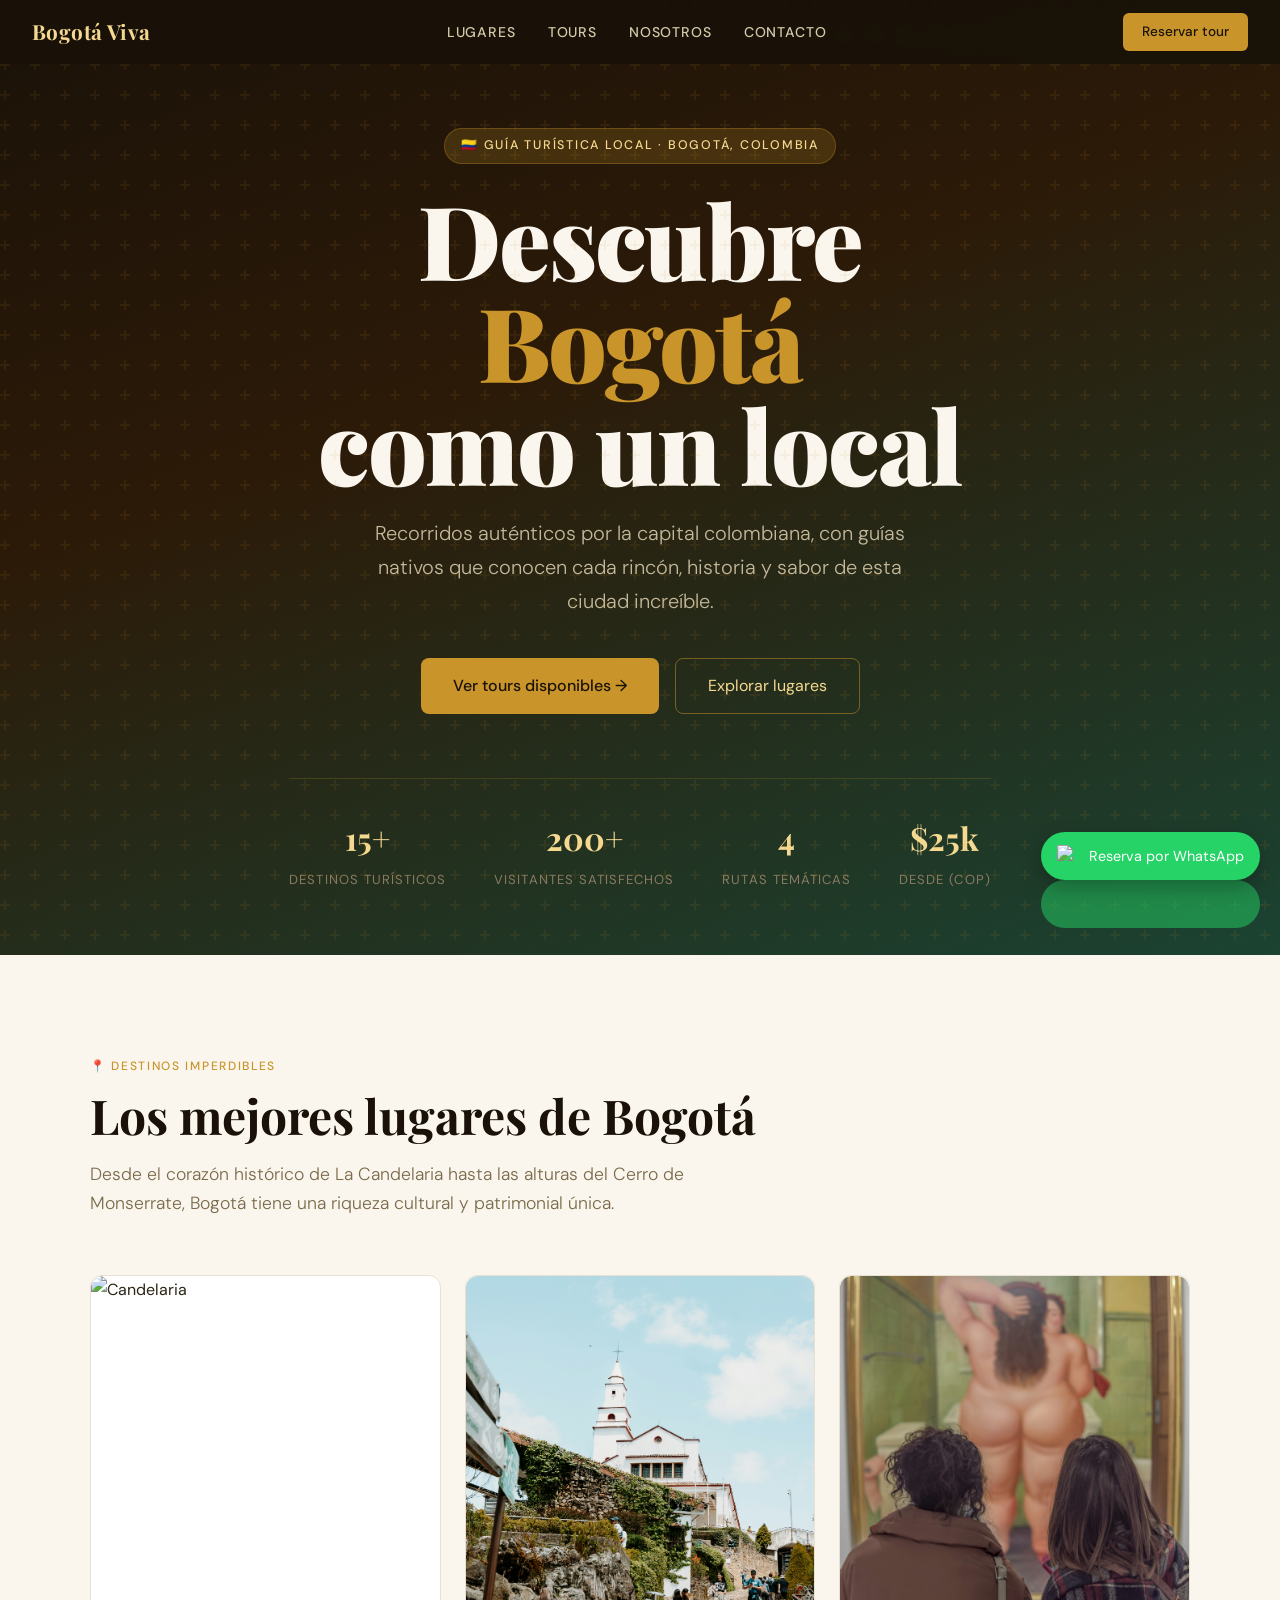
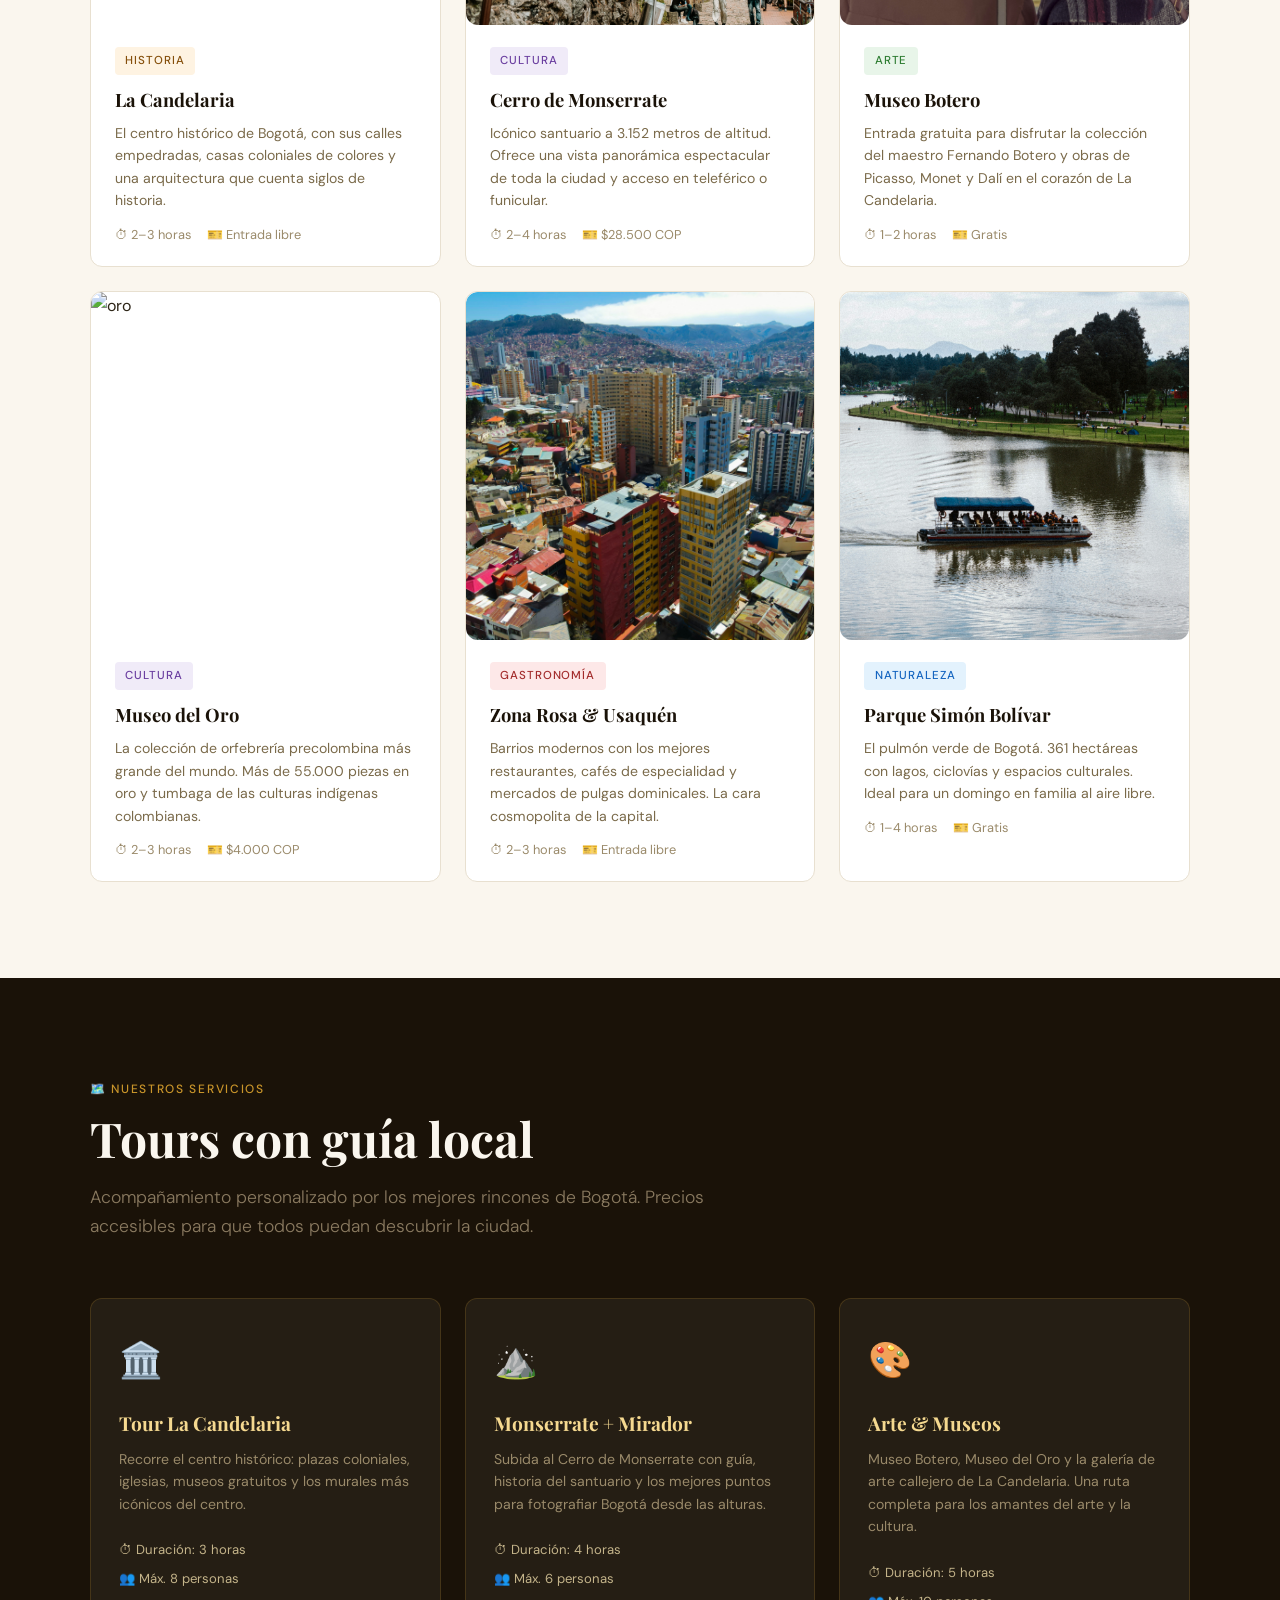
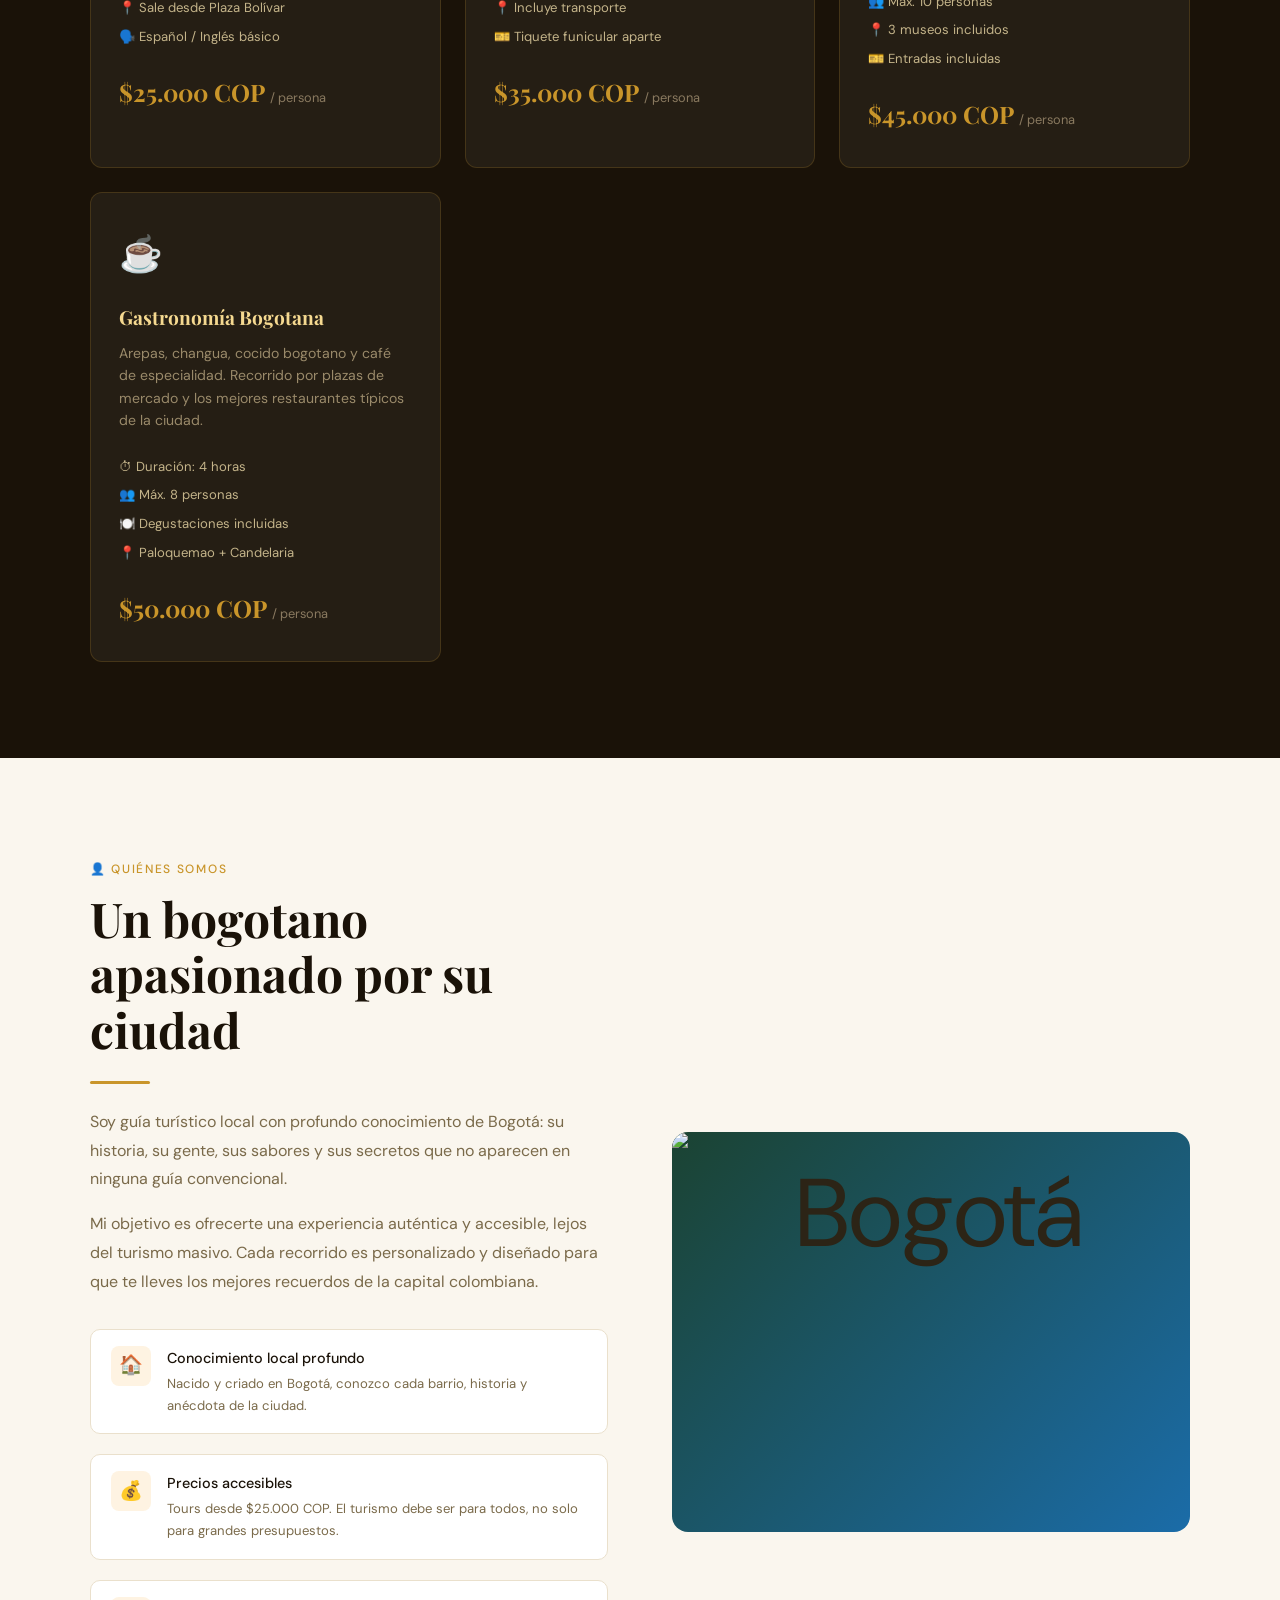
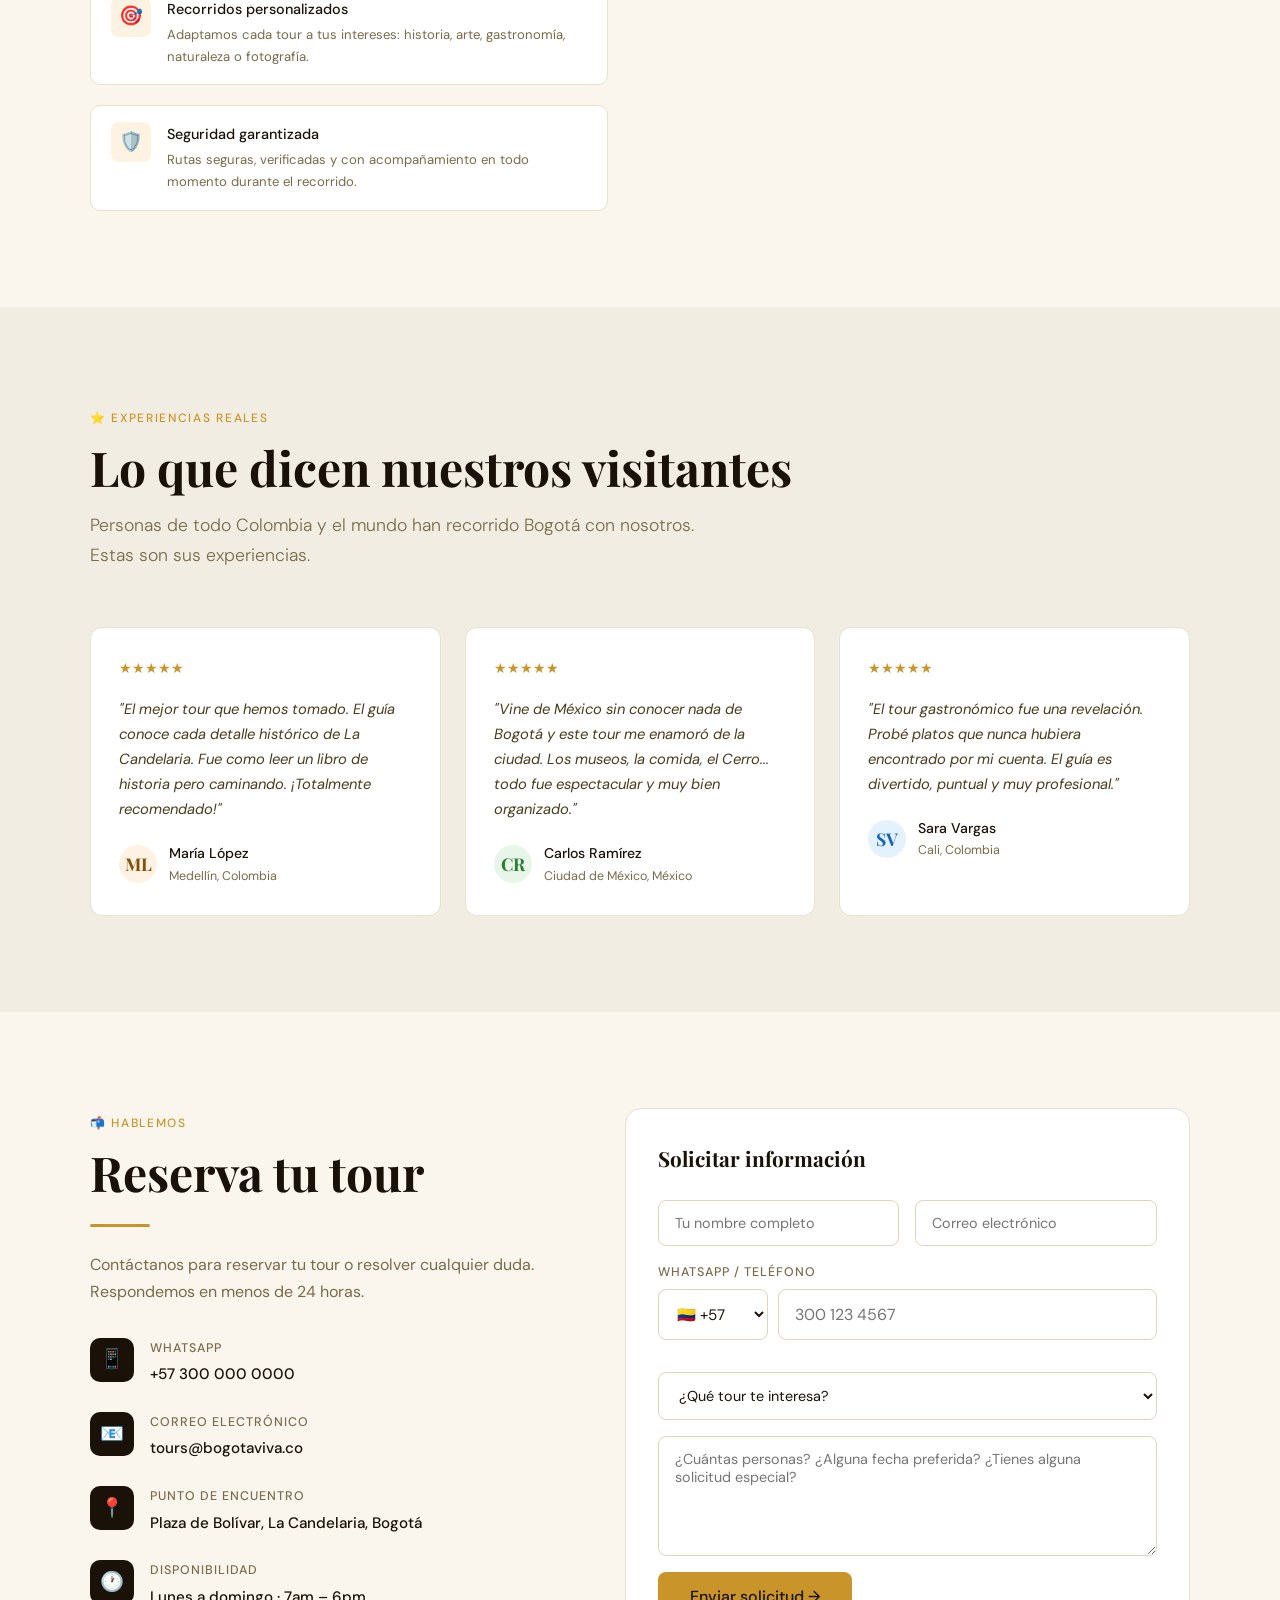
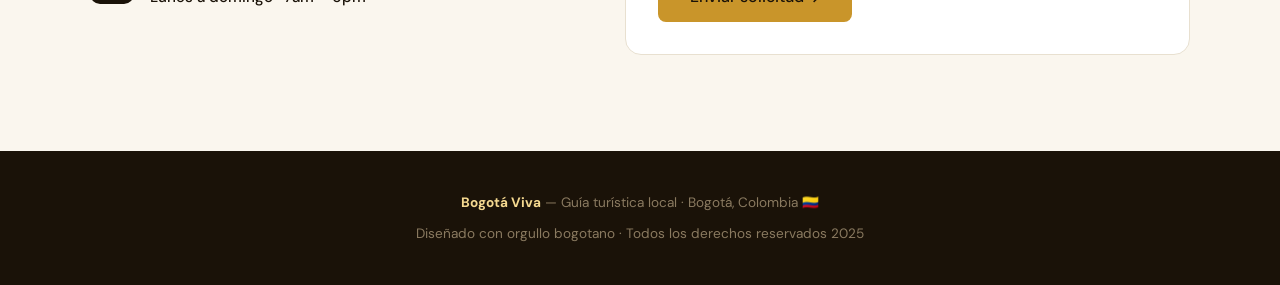
==== commit 01a3b424: "Add files via upload" ====
--- a/index.html
+++ b/index.html
@@ -64,7 +64,7 @@
     <p class="section-lead">Desde el corazón histórico de La Candelaria hasta las alturas del Cerro de Monserrate, Bogotá tiene una riqueza cultural y patrimonial única.</p>
     <div class="places-grid">
       <div class="place-card">
-        <div class="place-img" style="background: linear-gradient(135deg,#1A1208,#3D2B10);">🏛️</div>
+        <div class="place-img" ><img src="img/candelaria.jpg" alt="Candelaria"></div>
         <div class="place-body">
           <span class="place-badge badge-history">Historia</span>
           <div class="place-title">La Candelaria</div>
@@ -73,7 +73,7 @@
         </div>
       </div>
       <div class="place-card">
-        <div class="place-img" style="background: linear-gradient(135deg,#0F4C2B,#1B8A5A);">⛪</div>
+        <div class="place-img" ><img src="img/monserrate.jpg" alt="monserrate"></div>
         <div class="place-body">
           <span class="place-badge badge-culture">Cultura</span>
           <div class="place-title">Cerro de Monserrate</div>
@@ -82,7 +82,7 @@
         </div>
       </div>
       <div class="place-card">
-        <div class="place-img" style="background: linear-gradient(135deg,#4A1B6D,#7B3FA0);">🎨</div>
+        <div class="place-img" ><img src="img/botero.jpg" alt="Botero"></div>
         <div class="place-body">
           <span class="place-badge badge-art">Arte</span>
           <div class="place-title">Museo Botero</div>
@@ -91,7 +91,7 @@
         </div>
       </div>
       <div class="place-card">
-        <div class="place-img" style="background: linear-gradient(135deg,#0C2D6B,#1B6CA8);">💎</div>
+        <div class="place-img" ><img src="img/oro.jpg" alt="oro"></div>
         <div class="place-body">
           <span class="place-badge badge-culture">Cultura</span>
           <div class="place-title">Museo del Oro</div>
@@ -100,7 +100,7 @@
         </div>
       </div>
       <div class="place-card">
-        <div class="place-img" style="background: linear-gradient(135deg,#4A2010,#A03020);">☕</div>
+        <div class="place-img" ><img src="img/usaquen.jpg" alt="usaquen"></div>
         <div class="place-body">
           <span class="place-badge badge-gastro">Gastronomía</span>
           <div class="place-title">Zona Rosa & Usaquén</div>
@@ -109,7 +109,7 @@
         </div>
       </div>
       <div class="place-card">
-        <div class="place-img" style="background: linear-gradient(135deg,#1A4A0A,#4A8A20);">🌿</div>
+        <div class="place-img" ><img src="img/simon.jpg" alt="simon"></div>
         <div class="place-body">
           <span class="place-badge badge-nature">Naturaleza</span>
           <div class="place-title">Parque Simón Bolívar</div>
@@ -221,7 +221,9 @@
           </div>
         </div>
       </div>
-      <div class="about-visual">🏔️</div>
+      <div class="about-visual">
+       <img src="img/bogota.jpg" alt="Bogotá">
+      </div>
     </div>
   </div>
 </section>
--- a/css/styles.css
+++ b/css/styles.css
@@ -61,9 +61,10 @@
     overflow: hidden;
   }
   .hero::before {
+   pointer-events: none;
     content: '';
     position: absolute; inset: 0;
-    background: url("data:image/svg+xml,%3Csvg width='60' height='60' viewBox='0 0 60 60' xmlns='http://www.w3.org/2000/svg'%3E%3Cg fill='none' fill-rule='evenodd'%3E%3Cg fill='%23C9952A' fill-opacity='0.04'%3E%3Cpath d='M36 34v-4h-2v4h-4v2h4v4h2v-4h4v-2h-4zm0-30V0h-2v4h-4v2h4v4h2V6h4V4h-4zM6 34v-4H4v4H0v2h4v4h2v-4h4v-2H6zM6 4V0H4v4H0v2h4v4h2V6h4V4H6z'/%3E%3C/g%3E%3C/g%3E%3C/svg%3E");
+    background: url("data:image/svg+xml,%3Csvg width='60' height='60' viewBox='0 0 60 60' xmlns='http://www.w3.org/2000/svg'%3E%3Cg fill='none' fill-rule='evenodd'%3E%3Cg fill='%23C9952A' fill-opacity='0.09'%3E%3Cpath d='M36 34v-4h-2v4h-4v2h4v4h2v-4h4v-2h-4zm0-30V0h-2v4h-4v2h4v4h2V6h4V4h-4zM6 34v-4H4v4H0v2h4v4h2v-4h4v-2H6zM6 4V0H4v4H0v2h4v4h2V6h4V4H6z'/%3E%3C/g%3E%3C/g%3E%3C/svg%3E");
   }
   .hero-tag {
     display: inline-block;
@@ -150,12 +151,21 @@
     transition: transform 0.25s, box-shadow 0.25s;
   }
   .place-card:hover { transform: translateY(-6px); box-shadow: 0 16px 40px rgba(0,0,0,0.12); }
-  .place-img {
-    height: 180px;
-    display: flex; align-items: center; justify-content: center;
-    font-size: 3.5rem;
-    position: relative; overflow: hidden;
-  }
+.place-img {
+  width: 100%;
+  aspect-ratio: 1/1; /* ancho / alto aproximado de tus imágenes */
+  position: relative;
+  overflow: hidden;
+  border-radius: var(--radius);
+}
+
+.place-img img {
+  width: 100%;
+  height: 100%;
+  object-fit: cover;
+  object-position: center;
+  display: block;
+}
   .place-body { padding: 1.25rem 1.5rem; }
   .place-badge {
     display: inline-block;
@@ -204,19 +214,26 @@
     gap: 4rem; align-items: center;
   }
   @media(max-width: 760px) { .about-grid { grid-template-columns: 1fr; } }
-  .about-visual {
-    background: linear-gradient(135deg, #1B4332, #1B6CA8);
-    border-radius: 16px; height: 400px;
-    display: flex; align-items: center; justify-content: center;
-    font-size: 6rem; position: relative; overflow: hidden;
-  }
-  .about-visual::after {
-    content: 'BOGOTÁ'; position: absolute;
-    bottom: 1.5rem; right: 1.5rem;
-    font-family: 'Playfair Display', serif;
-    font-size: 1rem; font-weight: 700; letter-spacing: 0.3em;
-    color: rgba(255,255,255,0.2);
-  }
+.about-visual {
+  background: linear-gradient(135deg, #1B4332, #1B6CA8);
+  border-radius: 16px;
+  height: 400px;
+  display: flex;
+  align-items: center;
+  justify-content: center;
+  font-size: clamp(3rem, 10vw, 6rem); /* escala según ancho de pantalla */
+  position: relative;
+  overflow: hidden;
+  text-align: center;
+}
+
+.about-visual img {
+  width: 100%;
+  height: 100%;
+  object-fit: cover; /* mantiene proporciones, recorta lo que sobra */
+  object-position: center; /* centra la imagen dentro del div */
+  border-radius: 16px;
+}
   .about-features { display: flex; flex-direction: column; gap: 1.25rem; margin-top: 2rem; }
   .about-feature {
     display: flex; gap: 1rem; align-items: flex-start;
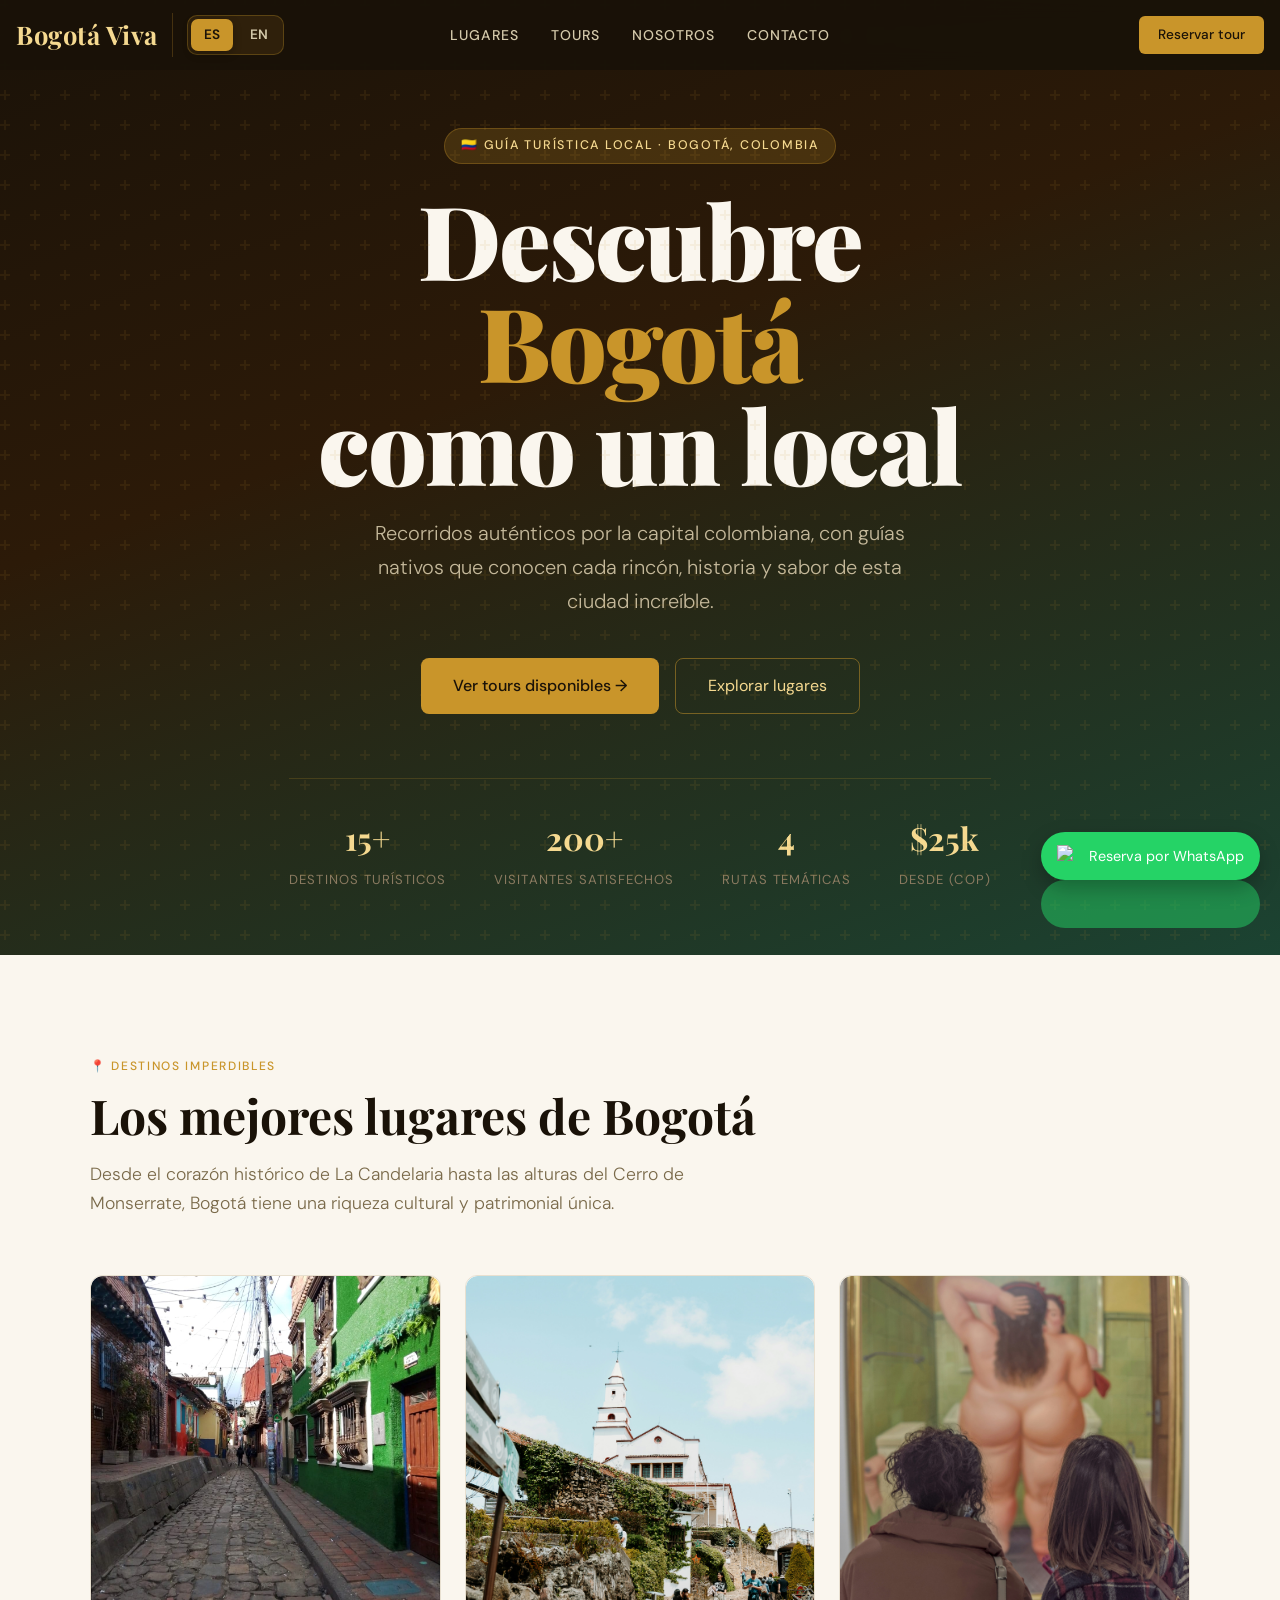
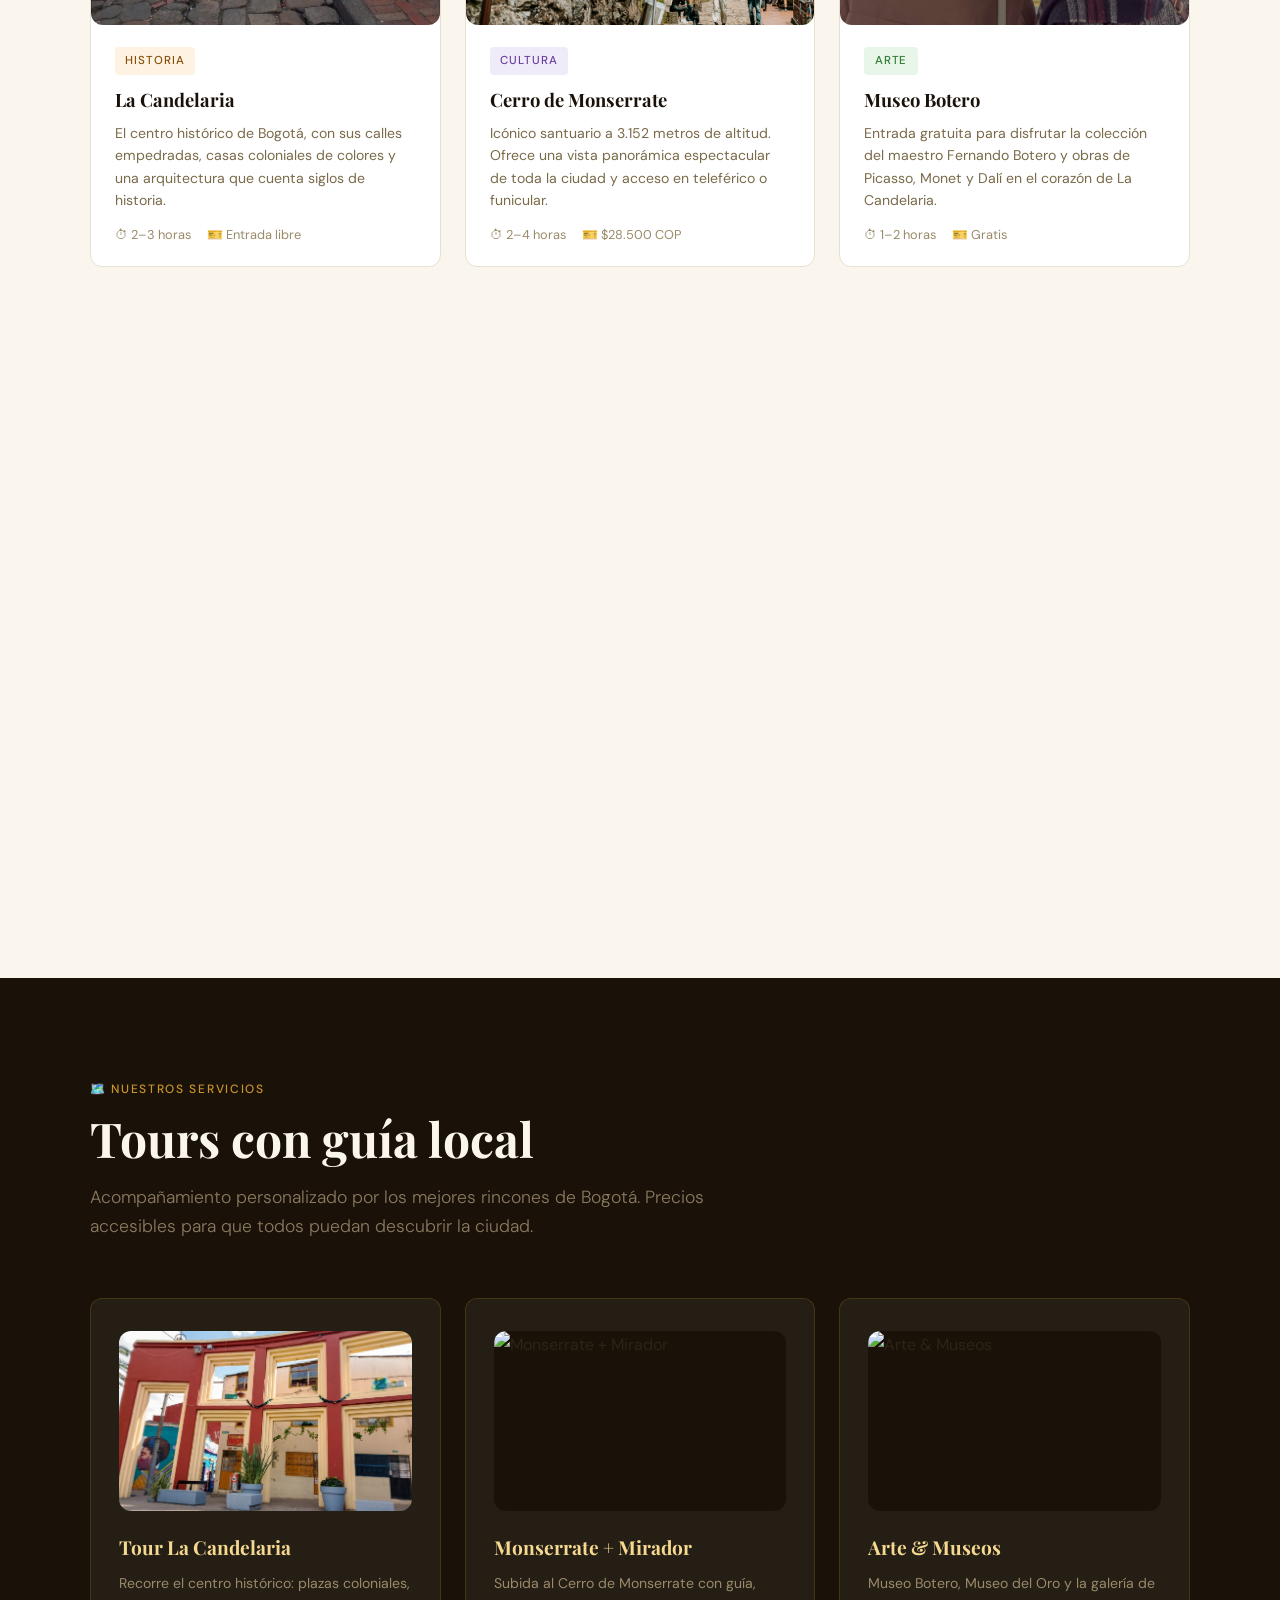
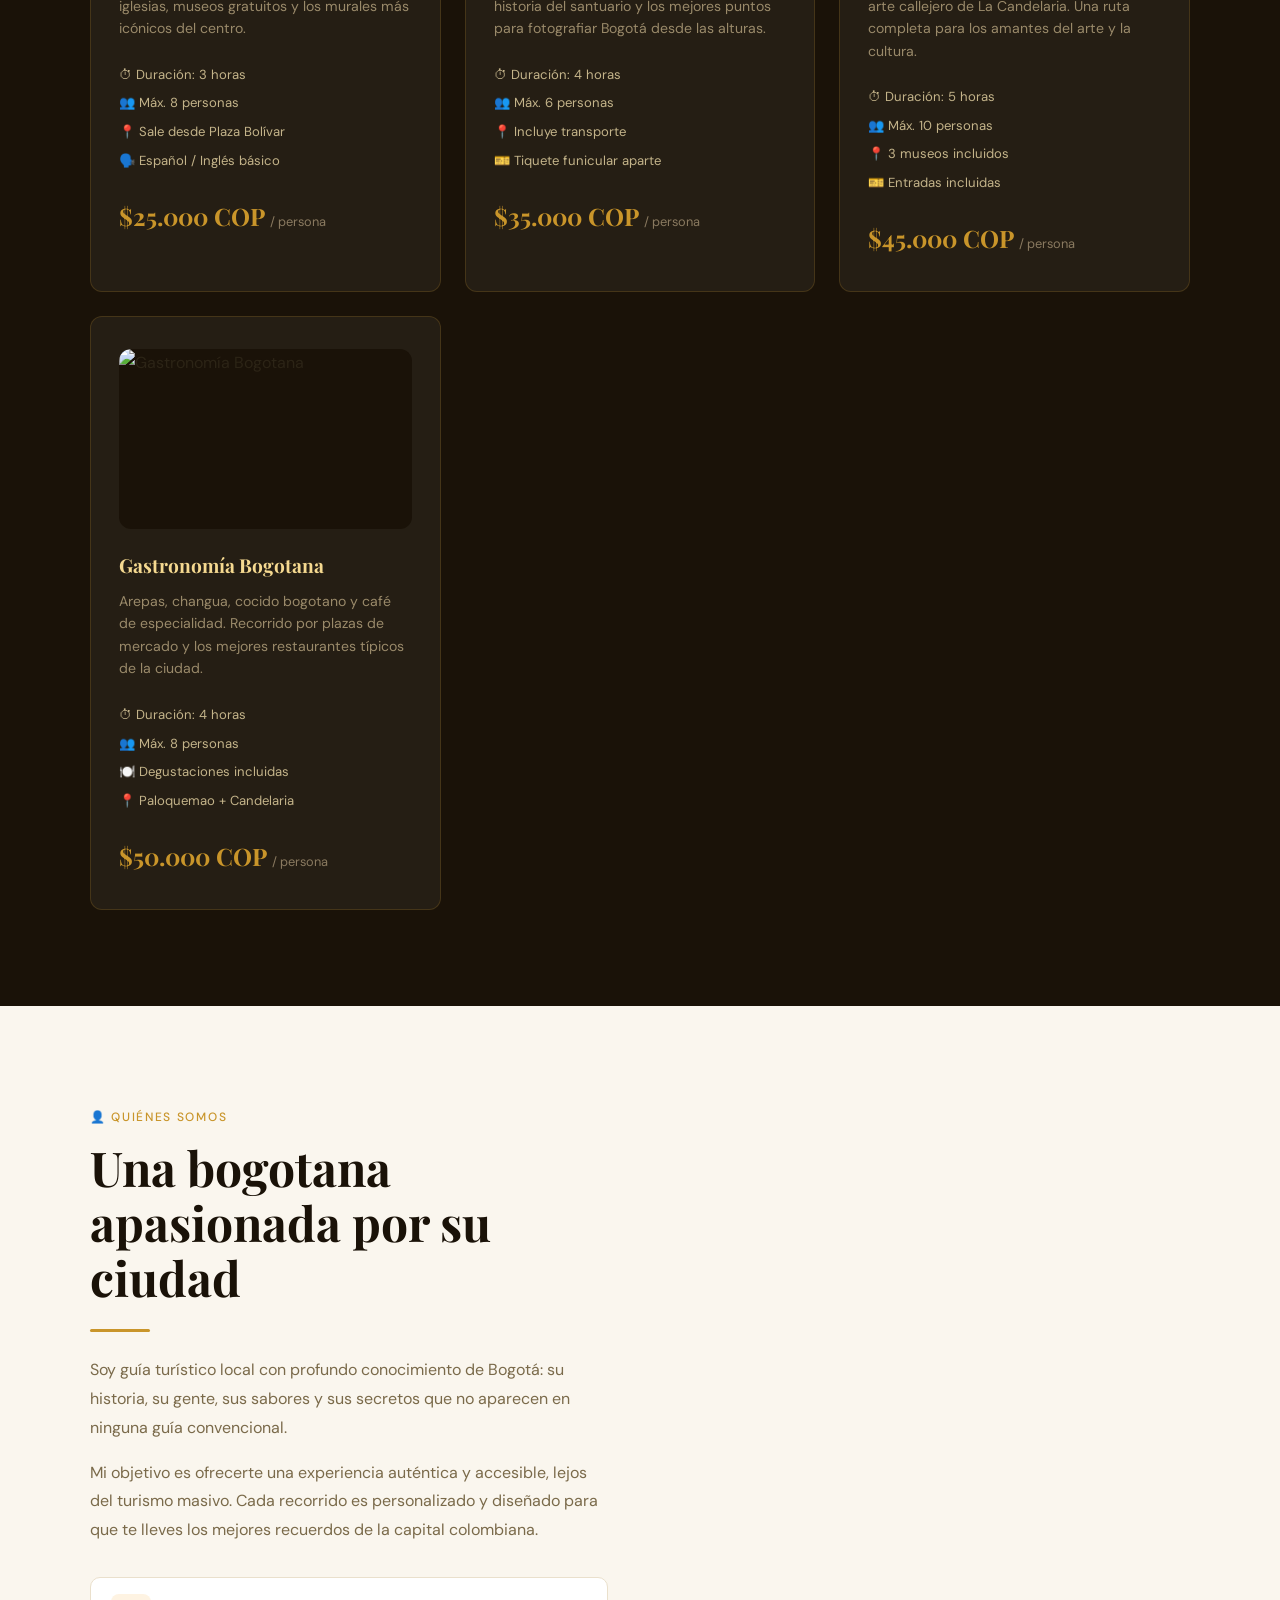
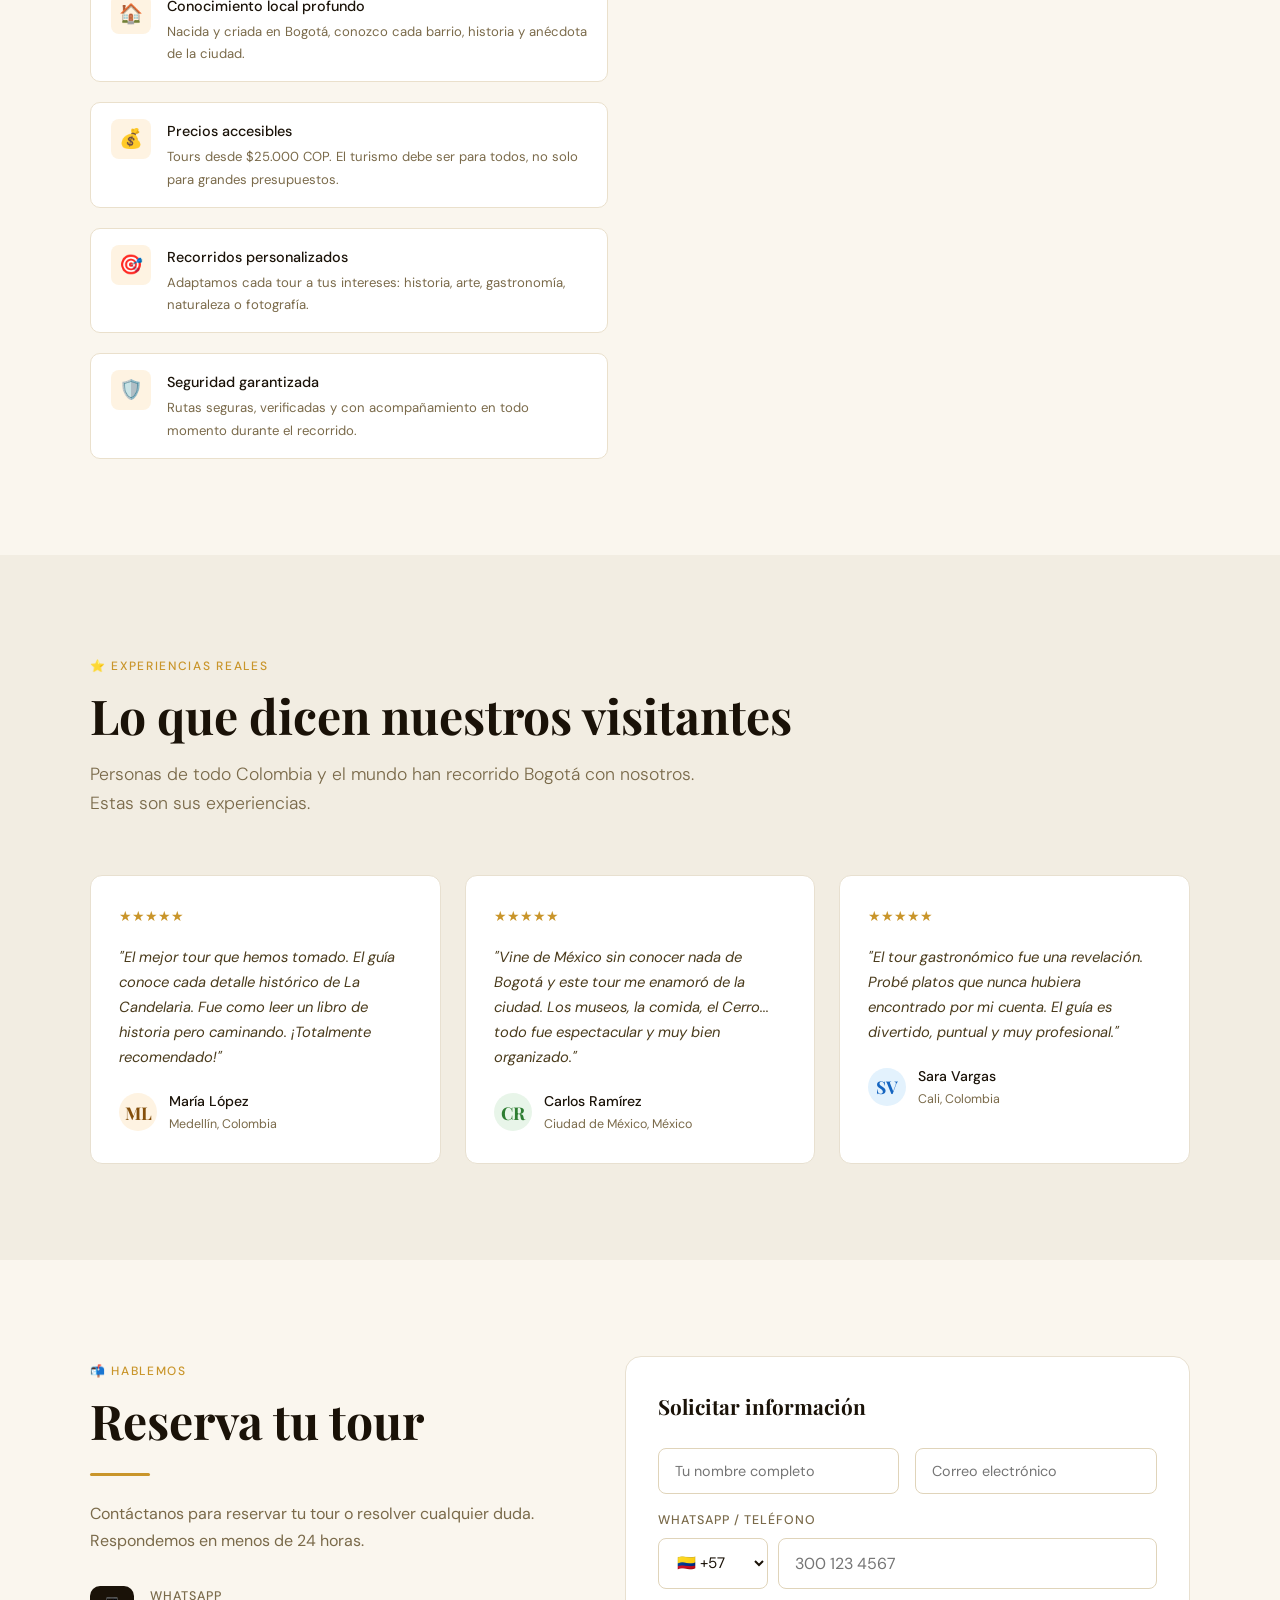
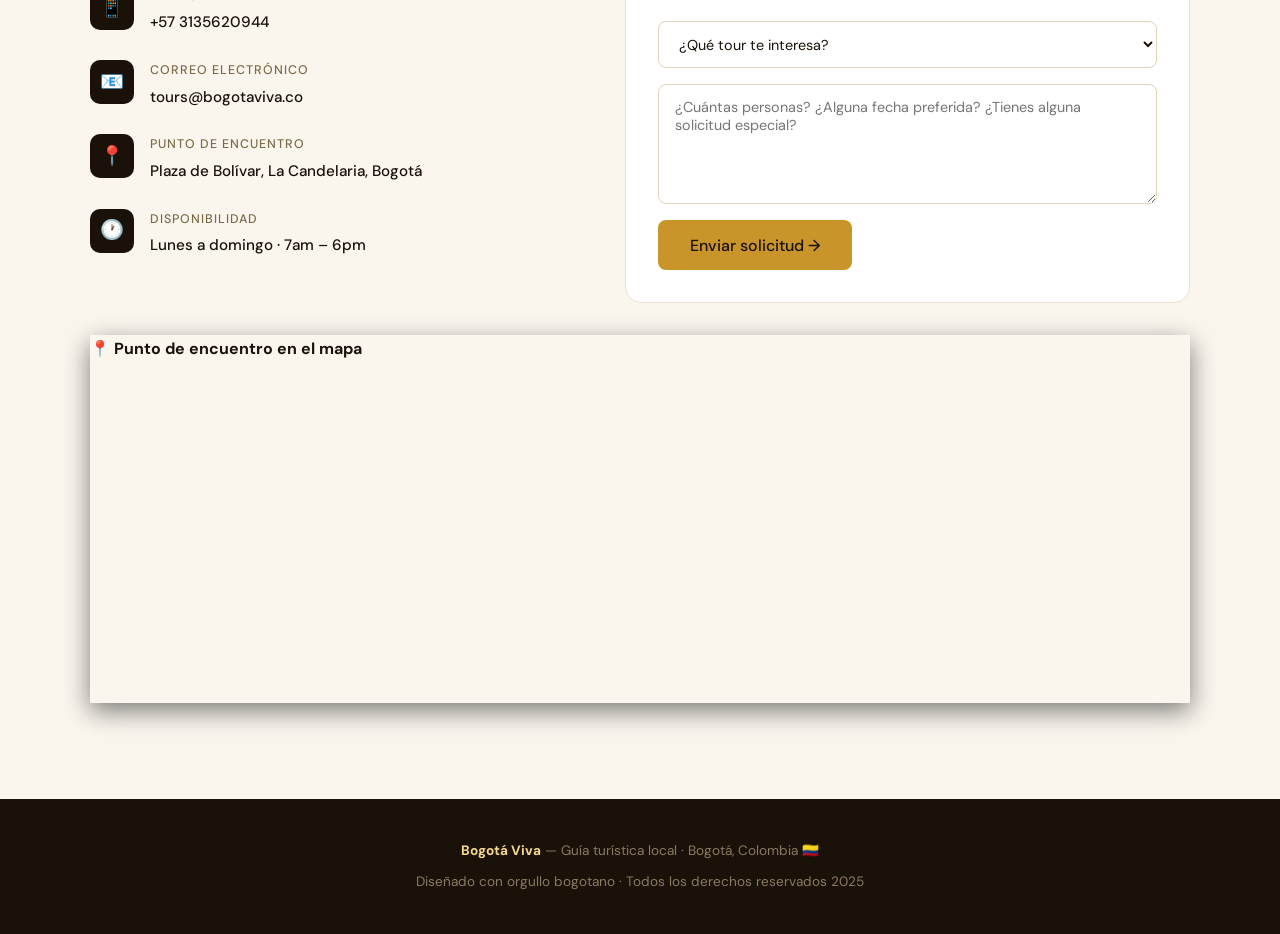
==== commit 408ee177: "Add files via upload" ====
--- a/index.html
+++ b/index.html
@@ -1,6 +1,9 @@
 <!DOCTYPE html>
 <html lang="es">
 <head>
+<link rel="icon" href="data:image/svg+xml,<svg xmlns='http://www.w3.org/2000/svg' viewBox='0 0 100 100'><text y='.9em' font-size='90'>bv</text></svg>">
+<link rel="alternate" hreflang="en" href="https://jerson-m.github.io/Tours/index-en.html" />
+<link rel="alternate" hreflang="es" href="https://jerson-m.github.io/Tours/index.html" />
 <meta charset="UTF-8">
 <meta name="viewport" content="width=device-width, initial-scale=1.0">
 <meta name="description" content="Tours en Bogotá con guía local. Recorre La Candelaria, Monserrate y más desde $25.000 COP. Reserva fácil.">
@@ -12,13 +15,16 @@
 </head>
 <body>
 
+
+
 <!-- BOTÓN WHATSAPP -->
-<a href="https://wa.me/573003855585?text=Hola,%20quiero%20reservar%20un%20tour%20en%20Bogot%C3%A1.%20%C2%BFTienes%20disponibilidad%3F"
+<a href="https://wa.me/573135620944?text=Hola,%20quiero%20reservar%20un%20tour%20en%20Bogot%C3%A1.%20%C2%BFTienes%20disponibilidad%3F"
    class="whatsapp-float"
-   target="_blank">
+   target="_blank"
+   rel="noopener noreferrer">
 
   <div class="whatsapp-content">
-    <img src="https://cdn-icons-png.flaticon.com/512/733/733585.png" alt="WhatsApp">
+    <img src="https://cdn-icons-png.flaticon.com/512/733/733585.png" alt="WhatsApp" loading="lazy">
     <span>Reserva por WhatsApp</span>
   </div>
 
@@ -26,10 +32,18 @@
 </a>
 
 
-
 <!-- NAVIGATION -->
 <nav>
-  <a href="#inicio" class="nav-brand">Bogotá Viva</a>
+<div class="nav-left">
+    <a href="#inicio" class="nav-brand">Bogotá Viva</a>
+  
+
+  <!-- Botón de Idioma -->
+  <div class="language-switcher">
+    <a href="index.html" class="lang-btn active" id="lang-es">ES</a>
+    <a href="index-en.html" class="lang-btn" id="lang-en">EN</a>
+  </div></div>
+
   <ul class="nav-links">
     <li><a href="#lugares">Lugares</a></li>
     <li><a href="#tours">Tours</a></li>
@@ -37,6 +51,7 @@
     <li><a href="#contacto">Contacto</a></li>
   </ul>
   <a href="#contacto" class="nav-cta">Reservar tour</a>
+
 </nav>
 
 <!-- HERO -->
@@ -49,10 +64,25 @@
     <a href="#lugares" class="btn-outline">Explorar lugares</a>
   </div>
   <div class="hero-stats">
-    <div class="stat"><div class="stat-n">15+</div><div class="stat-l">Destinos turísticos</div></div>
-    <div class="stat"><div class="stat-n">200+</div><div class="stat-l">Visitantes satisfechos</div></div>
-    <div class="stat"><div class="stat-n">4</div><div class="stat-l">Rutas temáticas</div></div>
-    <div class="stat"><div class="stat-n">$25k</div><div class="stat-l">Desde (COP)</div></div>
+<div class="stat">
+  <div class="stat-n" data-target="15" data-prefix="" data-suffix="+">0</div>
+  <div class="stat-l">Destinos turísticos</div>
+</div>
+
+<div class="stat">
+  <div class="stat-n" data-target="200" data-prefix="" data-suffix="+">0</div>
+  <div class="stat-l">Visitantes satisfechos</div>
+</div>
+
+<div class="stat">
+  <div class="stat-n" data-target="4" data-prefix="" data-suffix="">0</div>
+  <div class="stat-l">Rutas temáticas</div>
+</div>
+
+<div class="stat">
+  <div class="stat-n" data-target="25" data-prefix="$" data-suffix="k">0</div>
+  <div class="stat-l">Desde (COP)</div>
+</div>
   </div>
 </section>
 
@@ -63,8 +93,8 @@
     <h2>Los mejores lugares de Bogotá</h2>
     <p class="section-lead">Desde el corazón histórico de La Candelaria hasta las alturas del Cerro de Monserrate, Bogotá tiene una riqueza cultural y patrimonial única.</p>
     <div class="places-grid">
-      <div class="place-card">
-        <div class="place-img" ><img src="img/candelaria.jpg" alt="Candelaria"></div>
+      <div class="place-card fade-up">
+        <div class="place-img" ><img src="img/candelaria.jpg" alt="Candelaria" loading="lazy"></div>
         <div class="place-body">
           <span class="place-badge badge-history">Historia</span>
           <div class="place-title">La Candelaria</div>
@@ -72,8 +102,8 @@
           <div class="place-meta"><span>⏱ 2–3 horas</span><span>🎫 Entrada libre</span></div>
         </div>
       </div>
-      <div class="place-card">
-        <div class="place-img" ><img src="img/monserrate.jpg" alt="monserrate"></div>
+      <div class="place-card fade-up">
+        <div class="place-img" ><img src="img/monserrate.jpg" alt="monserrate" loading="lazy"></div>
         <div class="place-body">
           <span class="place-badge badge-culture">Cultura</span>
           <div class="place-title">Cerro de Monserrate</div>
@@ -81,8 +111,8 @@
           <div class="place-meta"><span>⏱ 2–4 horas</span><span>🎫 $28.500 COP</span></div>
         </div>
       </div>
-      <div class="place-card">
-        <div class="place-img" ><img src="img/botero.jpg" alt="Botero"></div>
+      <div class="place-card fade-up">
+        <div class="place-img" ><img src="img/botero.jpg" alt="Botero" loading="lazy"></div>
         <div class="place-body">
           <span class="place-badge badge-art">Arte</span>
           <div class="place-title">Museo Botero</div>
@@ -90,8 +120,8 @@
           <div class="place-meta"><span>⏱ 1–2 horas</span><span>🎫 Gratis</span></div>
         </div>
       </div>
-      <div class="place-card">
-        <div class="place-img" ><img src="img/oro.jpg" alt="oro"></div>
+      <div class="place-card fade-up">
+        <div class="place-img" ><img src="img/oro.jpg" alt="oro" loading="lazy"></div>
         <div class="place-body">
           <span class="place-badge badge-culture">Cultura</span>
           <div class="place-title">Museo del Oro</div>
@@ -99,8 +129,8 @@
           <div class="place-meta"><span>⏱ 2–3 horas</span><span>🎫 $4.000 COP</span></div>
         </div>
       </div>
-      <div class="place-card">
-        <div class="place-img" ><img src="img/usaquen.jpg" alt="usaquen"></div>
+      <div class="place-card fade-up">
+        <div class="place-img" ><img src="img/usaquen.jpg" alt="usaquen" loading="lazy"></div>
         <div class="place-body">
           <span class="place-badge badge-gastro">Gastronomía</span>
           <div class="place-title">Zona Rosa & Usaquén</div>
@@ -108,8 +138,8 @@
           <div class="place-meta"><span>⏱ 2–3 horas</span><span>🎫 Entrada libre</span></div>
         </div>
       </div>
-      <div class="place-card">
-        <div class="place-img" ><img src="img/simon.jpg" alt="simon"></div>
+      <div class="place-card fade-up">
+        <div class="place-img" ><img src="img/simon.jpg" alt="simon" loading="lazy" loading="lazy"></div>
         <div class="place-body">
           <span class="place-badge badge-nature">Naturaleza</span>
           <div class="place-title">Parque Simón Bolívar</div>
@@ -127,9 +157,12 @@
     <div class="section-tag" style="color: var(--gold);">🗺️ Nuestros servicios</div>
     <h2>Tours con guía local</h2>
     <p class="section-lead">Acompañamiento personalizado por los mejores rincones de Bogotá. Precios accesibles para que todos puedan descubrir la ciudad.</p>
+    
     <div class="tours-grid">
       <div class="tour-card">
-        <div class="tour-icon">🏛️</div>
+        <div class="tour-img-container">
+          <img src="img/chorro.jpg" alt="Tour La Candelaria" loading="lazy">
+        </div>
         <div class="tour-name">Tour La Candelaria</div>
         <p class="tour-desc">Recorre el centro histórico: plazas coloniales, iglesias, museos gratuitos y los murales más icónicos del centro.</p>
         <div class="tour-details">
@@ -140,8 +173,11 @@
         </div>
         <div class="tour-price">$25.000 COP <span>/ persona</span></div>
       </div>
+
       <div class="tour-card">
-        <div class="tour-icon">⛰️</div>
+        <div class="tour-img-container">
+          <img src="img/" alt="Monserrate + Mirador" loading="lazy">
+        </div>
         <div class="tour-name">Monserrate + Mirador</div>
         <p class="tour-desc">Subida al Cerro de Monserrate con guía, historia del santuario y los mejores puntos para fotografiar Bogotá desde las alturas.</p>
         <div class="tour-details">
@@ -152,8 +188,11 @@
         </div>
         <div class="tour-price">$35.000 COP <span>/ persona</span></div>
       </div>
+
       <div class="tour-card">
-        <div class="tour-icon">🎨</div>
+        <div class="tour-img-container">
+          <img src="img/" alt="Arte & Museos" loading="lazy">
+        </div>
         <div class="tour-name">Arte & Museos</div>
         <p class="tour-desc">Museo Botero, Museo del Oro y la galería de arte callejero de La Candelaria. Una ruta completa para los amantes del arte y la cultura.</p>
         <div class="tour-details">
@@ -164,8 +203,11 @@
         </div>
         <div class="tour-price">$45.000 COP <span>/ persona</span></div>
       </div>
+
       <div class="tour-card">
-        <div class="tour-icon">☕</div>
+        <div class="tour-img-container">
+          <img src="img/" alt="Gastronomía Bogotana" loading="lazy">
+        </div>
         <div class="tour-name">Gastronomía Bogotana</div>
         <p class="tour-desc">Arepas, changua, cocido bogotano y café de especialidad. Recorrido por plazas de mercado y los mejores restaurantes típicos de la ciudad.</p>
         <div class="tour-details">
@@ -186,7 +228,7 @@
     <div class="about-grid">
       <div>
         <div class="section-tag">👤 Quiénes somos</div>
-        <h2>Un bogotano apasionado por su ciudad</h2>
+        <h2>Una bogotana apasionada por su ciudad</h2>
         <div class="divider"></div>
         <p style="color: var(--muted); font-size: 1rem; line-height: 1.8; margin-bottom: 1rem;">Soy guía turístico local con profundo conocimiento de Bogotá: su historia, su gente, sus sabores y sus secretos que no aparecen en ninguna guía convencional.</p>
         <p style="color: var(--muted); font-size: 1rem; line-height: 1.8;">Mi objetivo es ofrecerte una experiencia auténtica y accesible, lejos del turismo masivo. Cada recorrido es personalizado y diseñado para que te lleves los mejores recuerdos de la capital colombiana.</p>
@@ -195,7 +237,7 @@
             <div class="feature-icon">🏠</div>
             <div class="feature-text">
               <strong>Conocimiento local profundo</strong>
-              <p>Nacido y criado en Bogotá, conozco cada barrio, historia y anécdota de la ciudad.</p>
+              <p>Nacida y criada en Bogotá, conozco cada barrio, historia y anécdota de la ciudad.</p>
             </div>
           </div>
           <div class="about-feature">
@@ -221,8 +263,8 @@
           </div>
         </div>
       </div>
-      <div class="about-visual">
-       <img src="img/bogota.jpg" alt="Bogotá">
+      <div class="about-visual fade-up">
+       <img src="img/bogota.jpg" alt="Bogotá" loading="lazy">
       </div>
     </div>
   </div>
@@ -287,7 +329,7 @@
             <div class="c-icon">📱</div>
             <div>
               <div class="c-label">WhatsApp</div>
-              <div class="c-value">+57 300 000 0000</div>
+              <div class="c-value">+57 3135620944</div>
             </div>
           </div>
           <div class="contact-item">
@@ -332,15 +374,15 @@
                 WhatsApp / Teléfono
               </label>
               <div style="display: flex; gap: 10px;">
-<select id="countryCode" style="width: 110px; padding: 0.85rem; border: 1.5px solid #E0D4BA; border-radius: 8px; font-size: 0.95rem;">
-<option value="+57">🇨🇴 +57</option>
-<option value="+52">🇲🇽 +52</option>
-  <option value="+1">🇺🇸 +1</option>
-  <option value="+34">🇪🇸 +34</option>
-  <option value="+51">🇵🇪 +51</option>
-  <option value="+54">🇦🇷 +54</option>
-  <option value="+56">🇨🇱 +56</option>
-</select>
+               <select id="countryCode" style="width: 110px; padding: 0.85rem; border: 1.5px solid #E0D4BA; border-radius: 8px; font-size: 0.95rem;">
+                <option value="+57">🇨🇴 +57</option>
+                <option value="+52">🇲🇽 +52</option>
+                <option value="+1">🇺🇸 +1</option>
+                <option value="+34">🇪🇸 +34</option>
+                <option value="+51">🇵🇪 +51</option>
+                <option value="+54">🇦🇷 +54</option>
+                <option value="+56">🇨🇱 +56</option>
+              </select>
                 <!-- Campo grande para el número -->
                 <input required type="tel" id="phoneNumber" name="Celular" 
                        placeholder="300 123 4567" 
@@ -362,20 +404,36 @@
             <button type="submit" id="submitBtn" class="btn-submit">Enviar solicitud →</button>
           </form>
 
-  <!-- Mensajes de éxito y error (mantén los que ya tienes) -->
-  <div id="successMessage" style="display: none; margin-top: 1.5rem; padding: 1.2rem; background: #E8F5E9; border: 1px solid #A5D6A7; border-radius: 8px; color: #2E7D32; text-align: center;">
-    ✅ <strong>¡Solicitud enviada con éxito!</strong><br>
-    Gracias por confiar en Bogotá Viva.<br>Te contactaremos pronto por WhatsApp o correo.
-  </div>
-
-  <div id="errorMessage" style="display: none; margin-top: 1.5rem; padding: 1.2rem; background: #FFEBEE; border: 1px solid #EF9A9A; border-radius: 8px; color: #C62828; text-align: center;">
-    ❌ Hubo un error al enviar. Por favor intenta de nuevo.
-  </div>
+  <!-- TOAST mensaje-->
+<div id="toast" class="toast" role="alert">
+  <span class="toast-icon" id="toastIcon"></span>
+  <div class="toast-body">
+    <strong id="toastTitle"></strong>
+    <span id="toastMsg"></span>
+  </div>
+  <button class="toast-close" id="toastClose">✕</button>
+</div>
 </div>
       </div>
     </div>
-  </div>
-</section>
+<!-- MAPA punto de encuentro -->
+<div style="margin-top: 2rem; box-shadow: 0 8px 24px rgba(0,0,0,0.5);">
+  <h4 style="margin-bottom: 0.8rem; color: var(--dark);">📍 Punto de encuentro en el mapa</h4>
+
+ <iframe 
+   src="https://www.google.com/maps/embed?pb=!1m18!1m12!1m3!1d3976.9759021895543!2d-74.07750139737777!3d4.598339520245724!2m3!1f0!2f0!3f0!3m2!1i1024!2i768!4f13.1!3m3!1m2!        1s0x8e3f99a7eccfe58f%3A0x99cb72b35351476!2sPlaza%20de%20Bol%C3%ADvar!5e0!3m2!1ses!2sco!4v1775747411887!5m2!1ses!2sco"
+   width="100%" 
+   height="320" 
+   style="border:0; border-radius: 12px;" 
+   allowfullscreen="" 
+   loading="lazy" 
+   referrerpolicy="no-referrer-when-downgrade">
+ </iframe>
+</div>
+  </div>
+</section>
+
+
 
 <!-- FOOTER -->
 <footer>
--- a/css/styles.css
+++ b/css/styles.css
@@ -13,7 +13,7 @@
     --sky: #1B6CA8;
     --text: #2C2416;
     --muted: #7A6A4A;
-    --radius: 12px;btn-su
+    --radius: 12px;
   }
   html { scroll-behavior: smooth; }
   body {
@@ -24,21 +24,81 @@
     overflow-x: hidden;
   }
   /* NAV */
-  nav {
-    position: fixed; top: 0; left: 0; right: 0; z-index: 100;
-    background: rgba(26,18,8,0.96);
-    backdrop-filter: blur(8px);
-    display: flex; align-items: center; justify-content: space-between;
-    padding: 0 2rem; height: 64px;
-  }
-  .nav-brand {
-    font-family: 'Playfair Display', serif;
-    font-size: 1.3rem; font-weight: 700;
-    color: var(--gold-light);
-    letter-spacing: 0.02em;
-    text-decoration: none;
-  }
-  .nav-links { display: flex; gap: 2rem; list-style: none; }
+/* Language Switcher */
+.language-switcher {
+  display: flex;
+  gap: 5px;
+  background: rgba(201, 149, 42, 0.12);
+  padding: 3px;
+  border-radius: 10px;
+  border: 1px solid rgba(201, 149, 42, 0.3);
+}
+
+.lang-btn {
+  padding: 4px 10px;
+  font-size: 0.85rem;
+  font-weight: 600;
+  color: #D4C9AA;
+  text-decoration: none;
+  border-radius: 7px;
+  transition: all 0.25s ease;
+  min-width: 42px;
+  text-align: center;
+}
+
+.lang-btn:hover {
+  color: var(--gold-light);
+  background: rgba(201, 149, 42, 0.35);
+}
+
+.lang-btn.active {
+  background: var(--gold);
+  color: var(--dark);
+  box-shadow: 0 3px 8px rgba(0, 0, 0, 0.25);
+}
+/* Ajuste en nav para móviles */
+@media (max-width: 640px) {
+  .language-switcher {
+    margin-left: auto;
+    margin-right: 1rem;
+  }
+}
+nav {
+  position: fixed;
+  top: 0;
+  left: 0;
+  right: 0;
+  z-index: 100;
+  background: rgba(26,18,8,0.96);
+  backdrop-filter: blur(10px);
+  display: grid;
+  grid-template-columns: 1fr auto 1fr;
+  align-items: center;
+  justify-content: space-between;
+  padding: 0 1rem;
+  height: 70px;
+  gap: 2rem;
+}
+
+.nav-left {
+  display: flex;
+  align-items: center;
+  justify-content: flex-start;
+}
+
+.nav-brand {
+  font-family: 'Playfair Display', serif;
+  font-size: 1.6rem;
+  font-weight: 700;
+  color: var(--gold-light);
+  letter-spacing: 0.02em;
+  text-decoration: none;
+  white-space: nowrap;
+  padding-right: 14px;
+  border-right: 1px solid rgba(201,149,42,0.25);  /* ← línea divisora */
+  margin-right: 14px;
+}
+  .nav-links { display: flex; gap: 2rem; list-style: none; justify-content: center;  }
   .nav-links a { color: #D4C9AA; font-size: 0.88rem; font-weight: 500; text-decoration: none; letter-spacing: 0.06em; text-transform: uppercase; transition: color 0.2s; }
   .nav-links a:hover { color: #dcb944; }
   .nav-cta {
@@ -46,6 +106,7 @@
     padding: 0.45rem 1.2rem; border-radius: 6px;
     font-size: 0.85rem; font-weight: 500; text-decoration: none;
     transition: background 0.2s;
+    justify-self: flex-end;
   }
   .nav-cta:hover { background: #dcb944; }
 
@@ -200,7 +261,34 @@
     transition: background 0.2s, border-color 0.2s;
   }
   .tour-card:hover { background: rgba(201,149,42,0.08); border-color: rgba(201,149,42,0.5); }
-  .tour-icon { font-size: 2.2rem; margin-bottom: 1rem; }
+/* ==================== TOURS CON IMÁGENES ==================== */
+.tour-img-container {
+  width: 100%;
+  height: 180px;                    /* Altura fija para que todas las tarjetas queden uniformes */
+  overflow: hidden;
+  border-radius: var(--radius);
+  margin-bottom: 1.25rem;
+  background: #1A1208;
+}
+
+.tour-img-container img {
+  width: 100%;
+  height: 100%;
+  object-fit: cover;                /* Mantiene la proporción y recorta si es necesario */
+  object-position: center;
+  transition: transform 0.4s ease;
+}
+
+.tour-card:hover .tour-img-container img {
+  transform: scale(1.07);           /* Efecto zoom suave al pasar el mouse */
+}
+
+/* Mantén tu clase antigua por si la necesitas en otros lugares */
+.tour-img {
+  font-size: 2.8rem;
+  margin-bottom: 1rem;
+  text-align: center;
+}
   .tour-name { font-family: 'Playfair Display', serif; font-size: 1.2rem; font-weight: 700; color: var(--gold-light); margin-bottom: 0.5rem; }
   .tour-desc { font-size: 0.88rem; color: #9A8A6A; line-height: 1.6; margin-bottom: 1.5rem; }
   .tour-details { display: flex; flex-direction: column; gap: 0.4rem; margin-bottom: 1.5rem; }
@@ -227,6 +315,21 @@
   text-align: center;
 }
 
+
+.about-visual::after {
+  content: 'BOGOTÁ';
+  position: absolute;
+  bottom: 1.5rem;
+  right: 1.5rem;
+  font-family: 'Playfair Display', serif;
+  font-size: 1rem;
+  font-weight: 700;
+  letter-spacing: 0.3em;
+  color: rgba(255,255,255,0.40);
+  z-index: 2;        /* ← esto lo pone encima de la imagen */
+  pointer-events: none;
+}
+
 .about-visual img {
   width: 100%;
   height: 100%;
@@ -323,3 +426,82 @@
   }
 
 
+/* ANIMACION */
+/* FADE IN UP */
+.fade-up {
+  opacity: 0;
+  transform: translateY(30px);
+  transition: opacity 0.6s ease, transform 0.6s ease;
+}
+
+.fade-up.visible {
+  opacity: 1;
+  transform: translateY(0);
+}
+
+/* Retraso escalonado para grids */
+.fade-up:nth-child(2) { transition-delay: 0.01s; }
+.fade-up:nth-child(3) { transition-delay: 0.02s; }
+.fade-up:nth-child(4) { transition-delay: 0.03s; }
+.fade-up:nth-child(5) { transition-delay: 0.04s; }
+.fade-up:nth-child(6) { transition-delay: 0.05s; }
+
+
+/* Mensaje de envio form */
+/* TOAST NOTIFICATION */
+.toast {
+  position: fixed;
+  bottom: 90px;
+  right: 24px;
+  z-index: 9999;
+  max-width: 340px;
+  padding: 1rem 1.25rem;
+  border-radius: 12px;
+  font-size: 0.9rem;
+  line-height: 1.5;
+  box-shadow: 0 8px 30px rgba(0,0,0,0.18);
+  display: flex;
+  align-items: flex-start;
+  gap: 0.75rem;
+  transform: translateY(20px);
+  opacity: 0;
+  transition: transform 0.35s ease, opacity 0.35s ease;
+  pointer-events: none;
+}
+
+.toast.show {
+  transform: translateY(0);
+  opacity: 1;
+  pointer-events: auto;
+}
+
+.toast-success {
+  background: #1B4332;
+  border: 1px solid rgba(255,255,255,0.1);
+  color: #D4EDDA;
+}
+
+.toast-error {
+  background: #7B1D1D;
+  border: 1px solid rgba(255,255,255,0.1);
+  color: #FDDCDC;
+}
+
+.toast-icon { font-size: 1.2rem; flex-shrink: 0; margin-top: 1px; }
+
+.toast-body strong { display: block; font-size: 0.95rem; margin-bottom: 0.2rem; color: white; }
+
+.toast-close {
+  margin-left: auto;
+  background: none;
+  border: none;
+  color: rgba(255,255,255,0.5);
+  font-size: 1.1rem;
+  cursor: pointer;
+  padding: 0;
+  flex-shrink: 0;
+  transition: color 0.2s;
+}
+.toast-close:hover { color: white; }
+
+
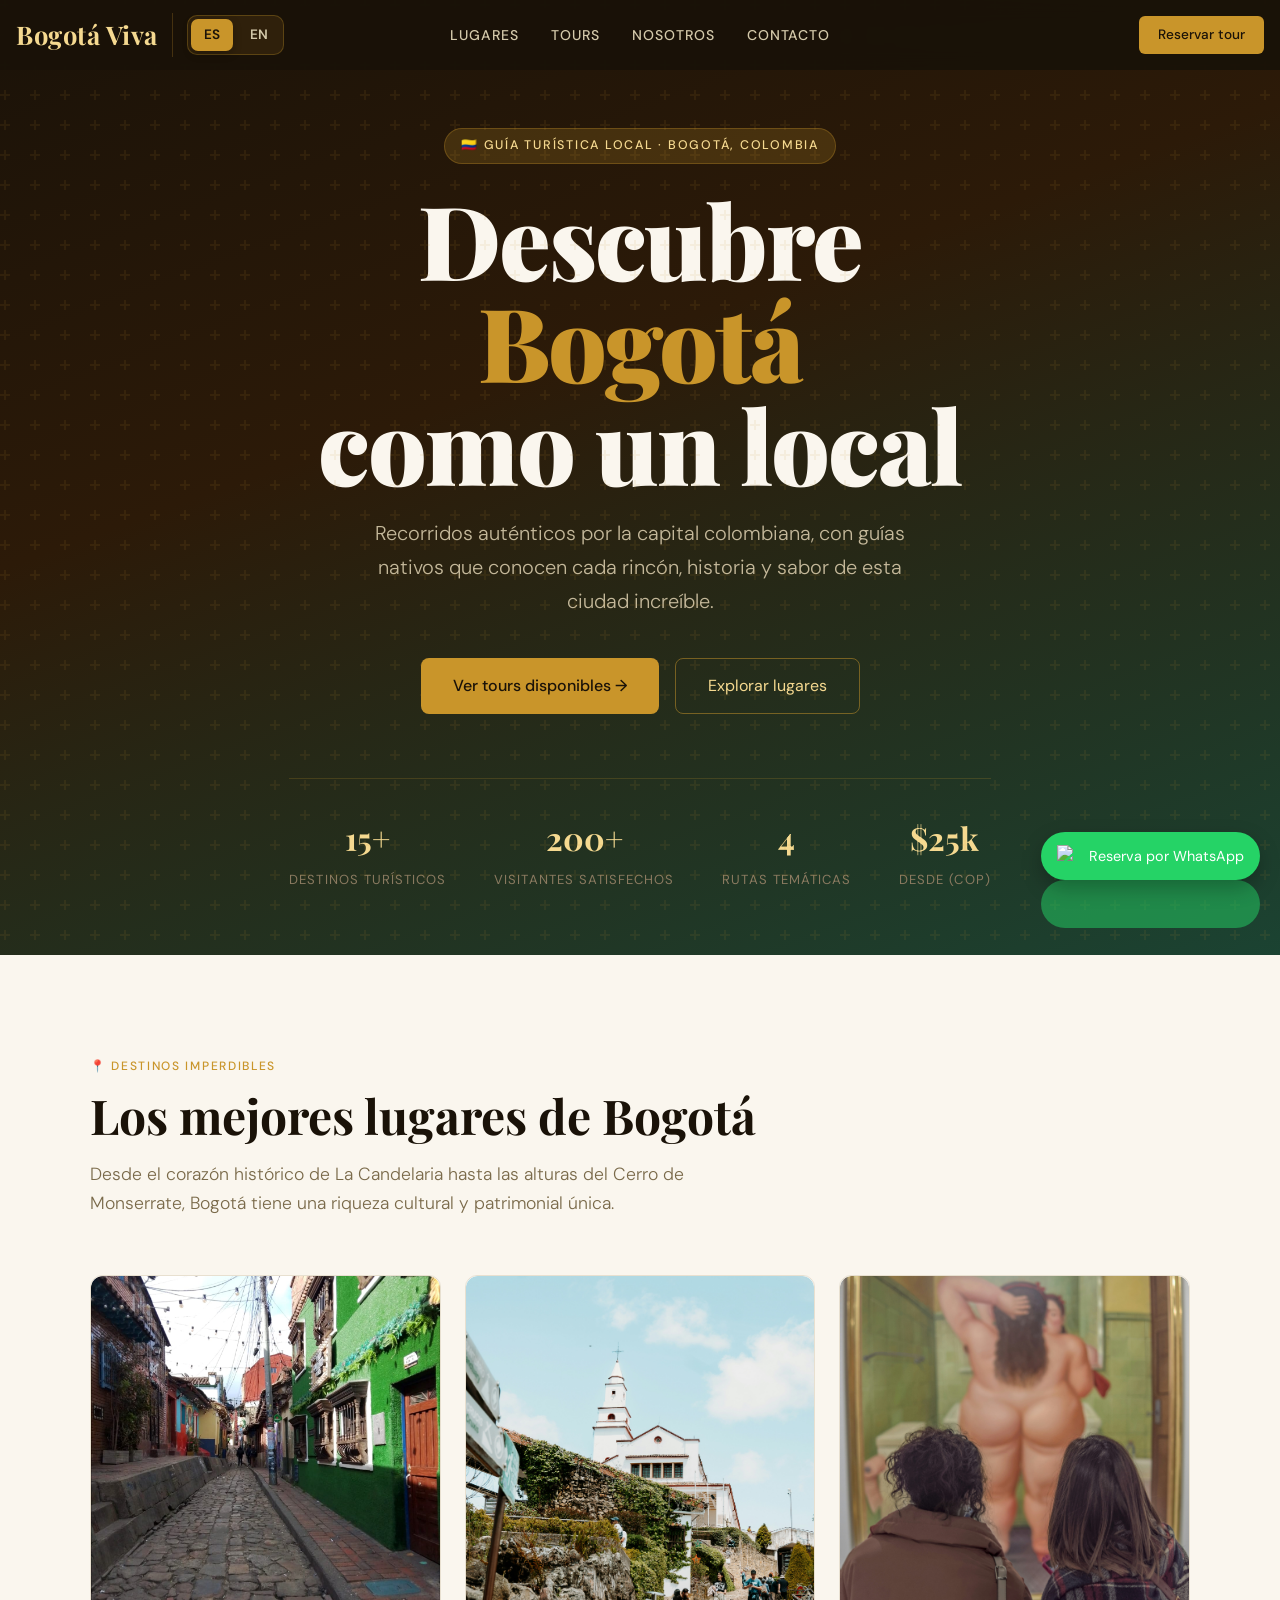
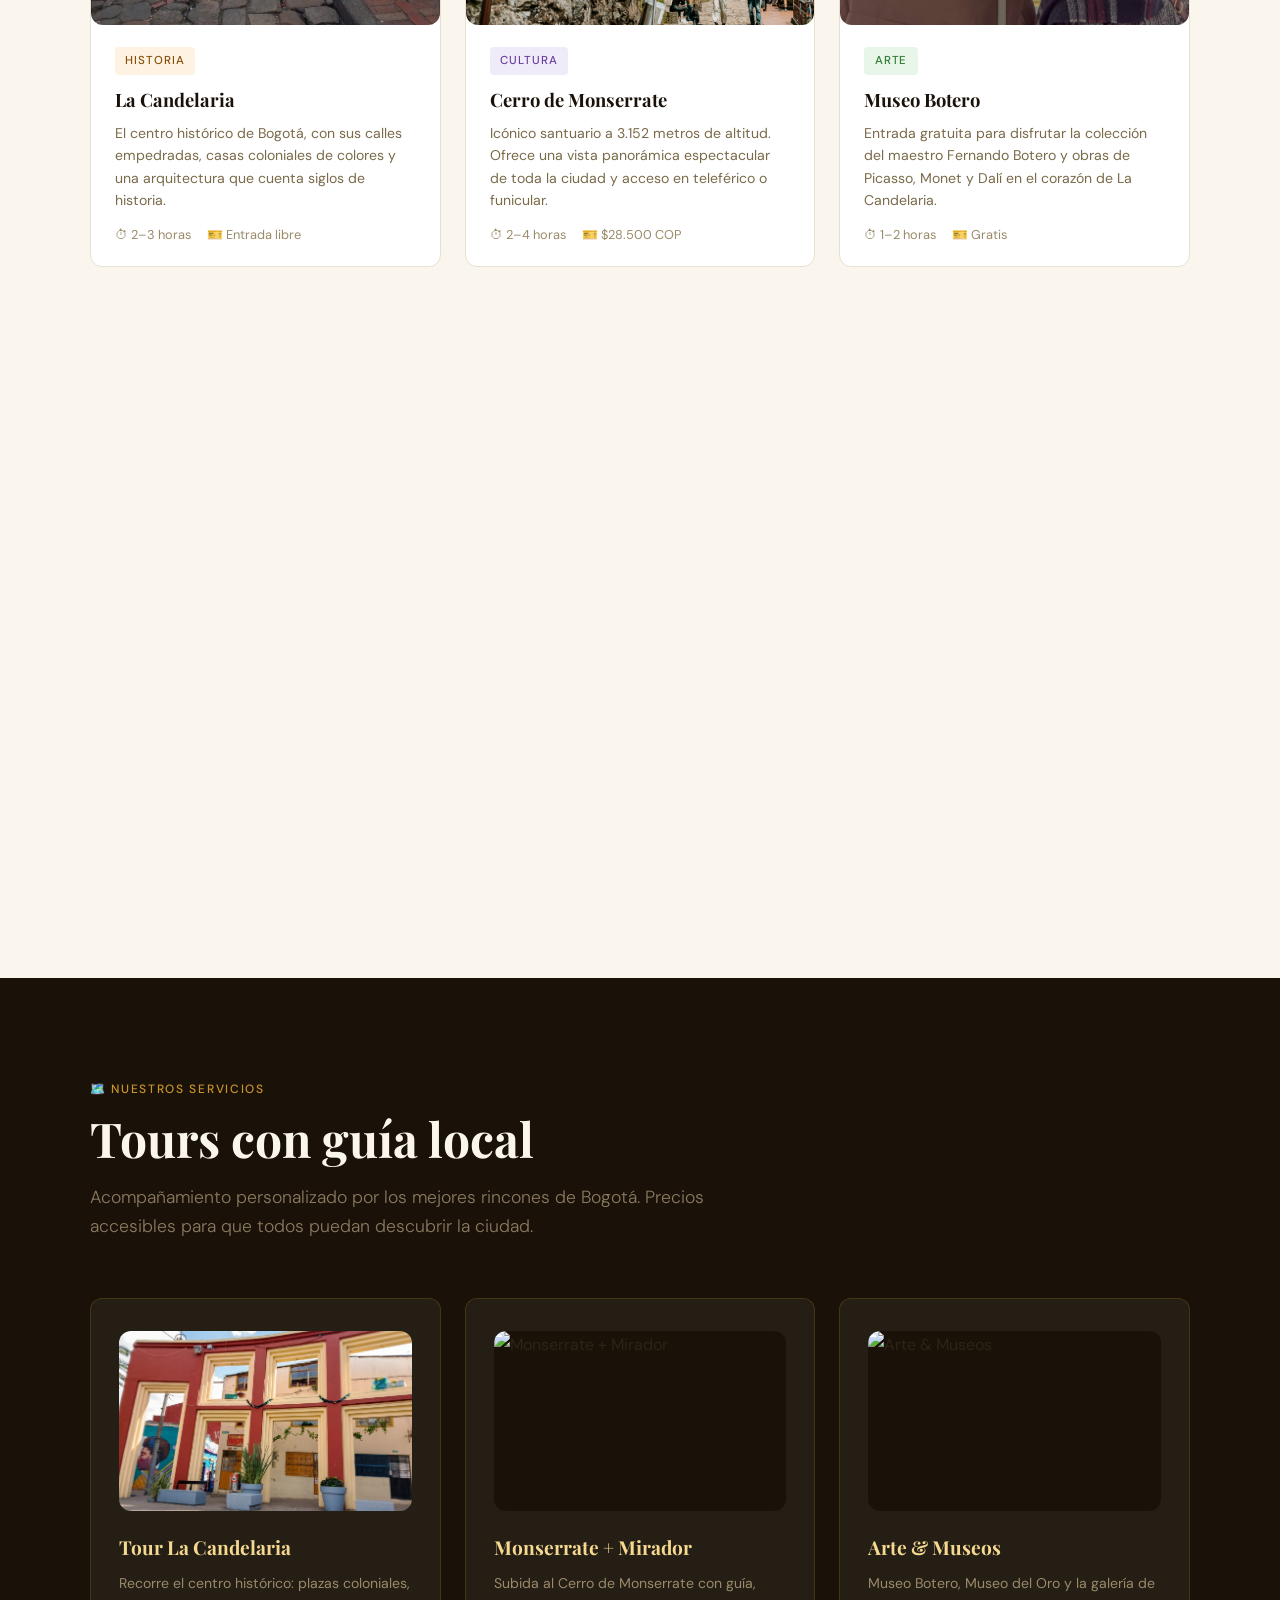
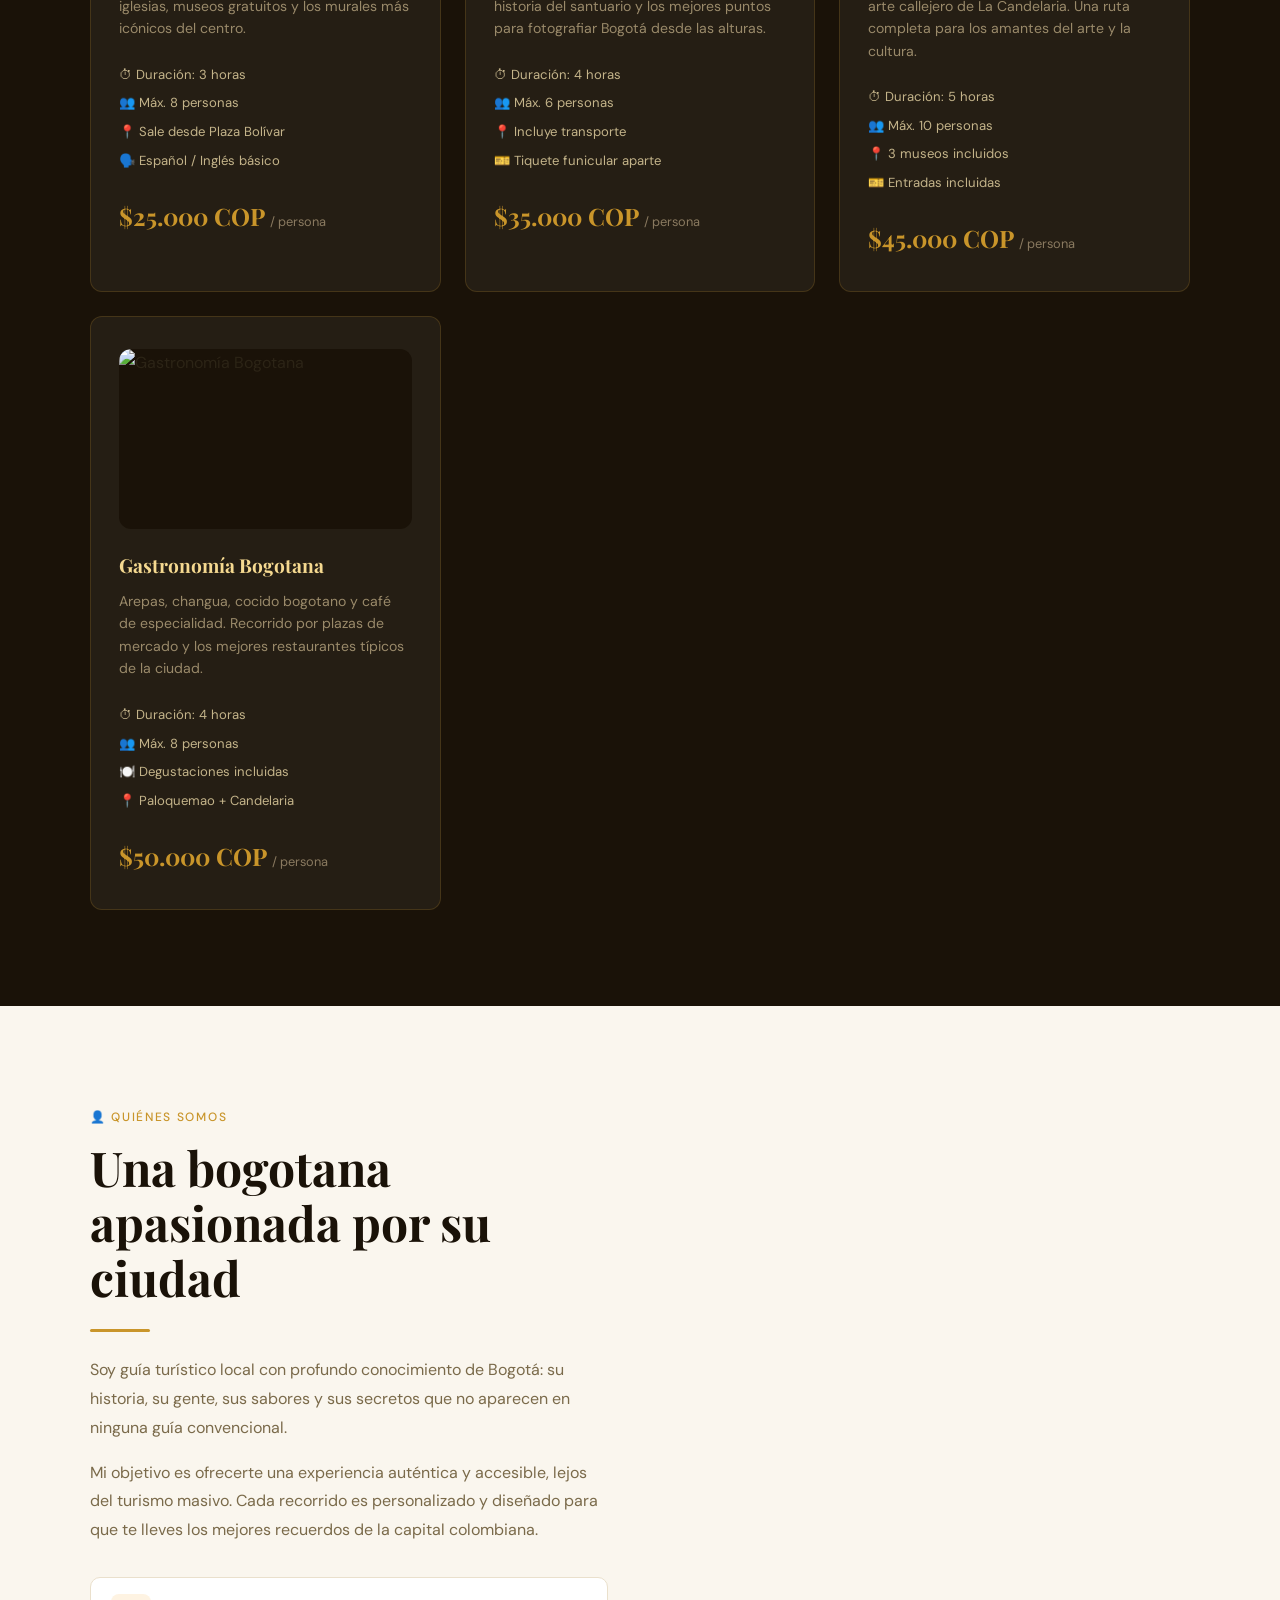
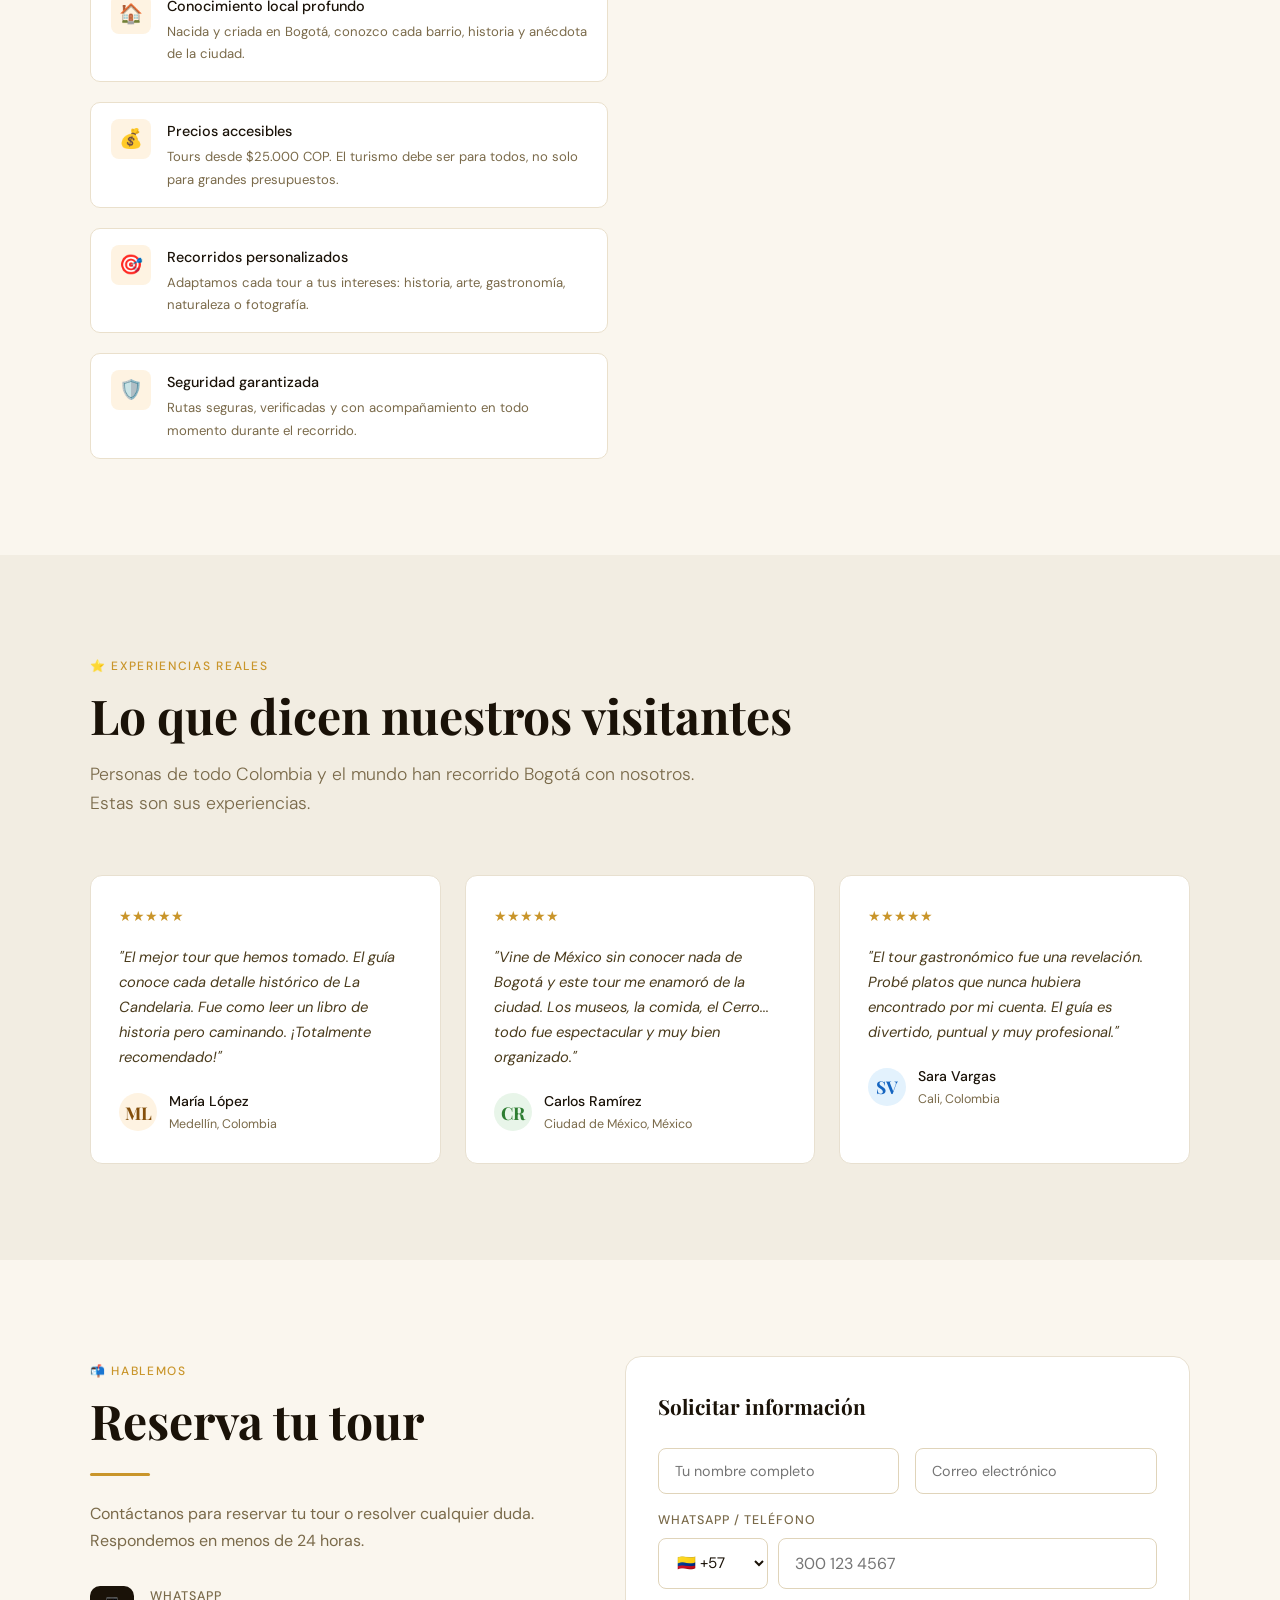
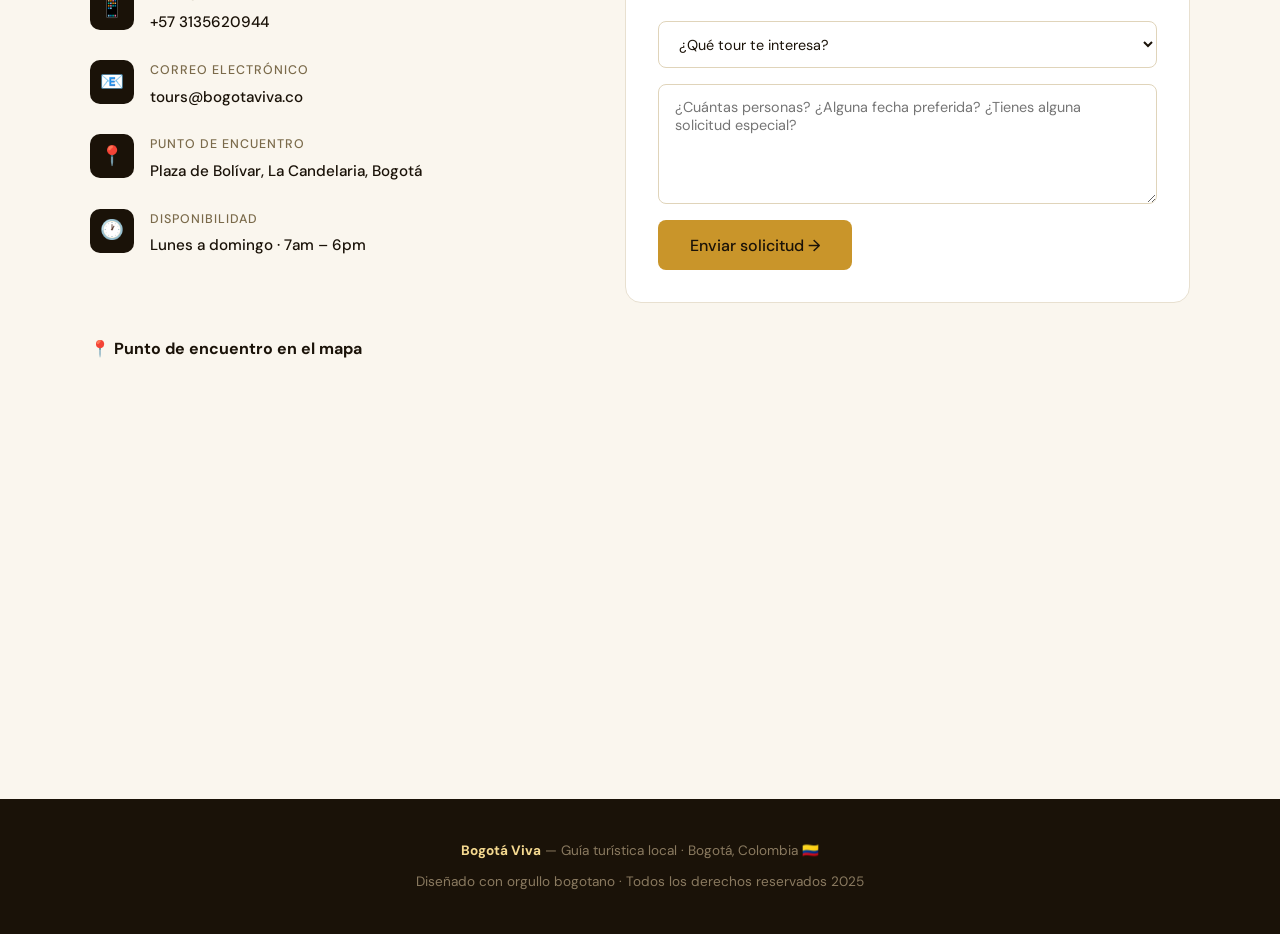
==== commit bc96df64: "Update index.html" ====
--- a/index.html
+++ b/index.html
@@ -417,7 +417,7 @@
       </div>
     </div>
 <!-- MAPA punto de encuentro -->
-<div style="margin-top: 2rem; box-shadow: 0 8px 24px rgba(0,0,0,0.5);">
+<div style="margin-top: 2rem; ">
   <h4 style="margin-bottom: 0.8rem; color: var(--dark);">📍 Punto de encuentro en el mapa</h4>
 
  <iframe 
@@ -441,4 +441,4 @@
   <p style="margin-top: 0.5rem;">Diseñado con orgullo bogotano · Todos los derechos reservados 2025</p>
 </footer>
 </body>
-</html>+</html>
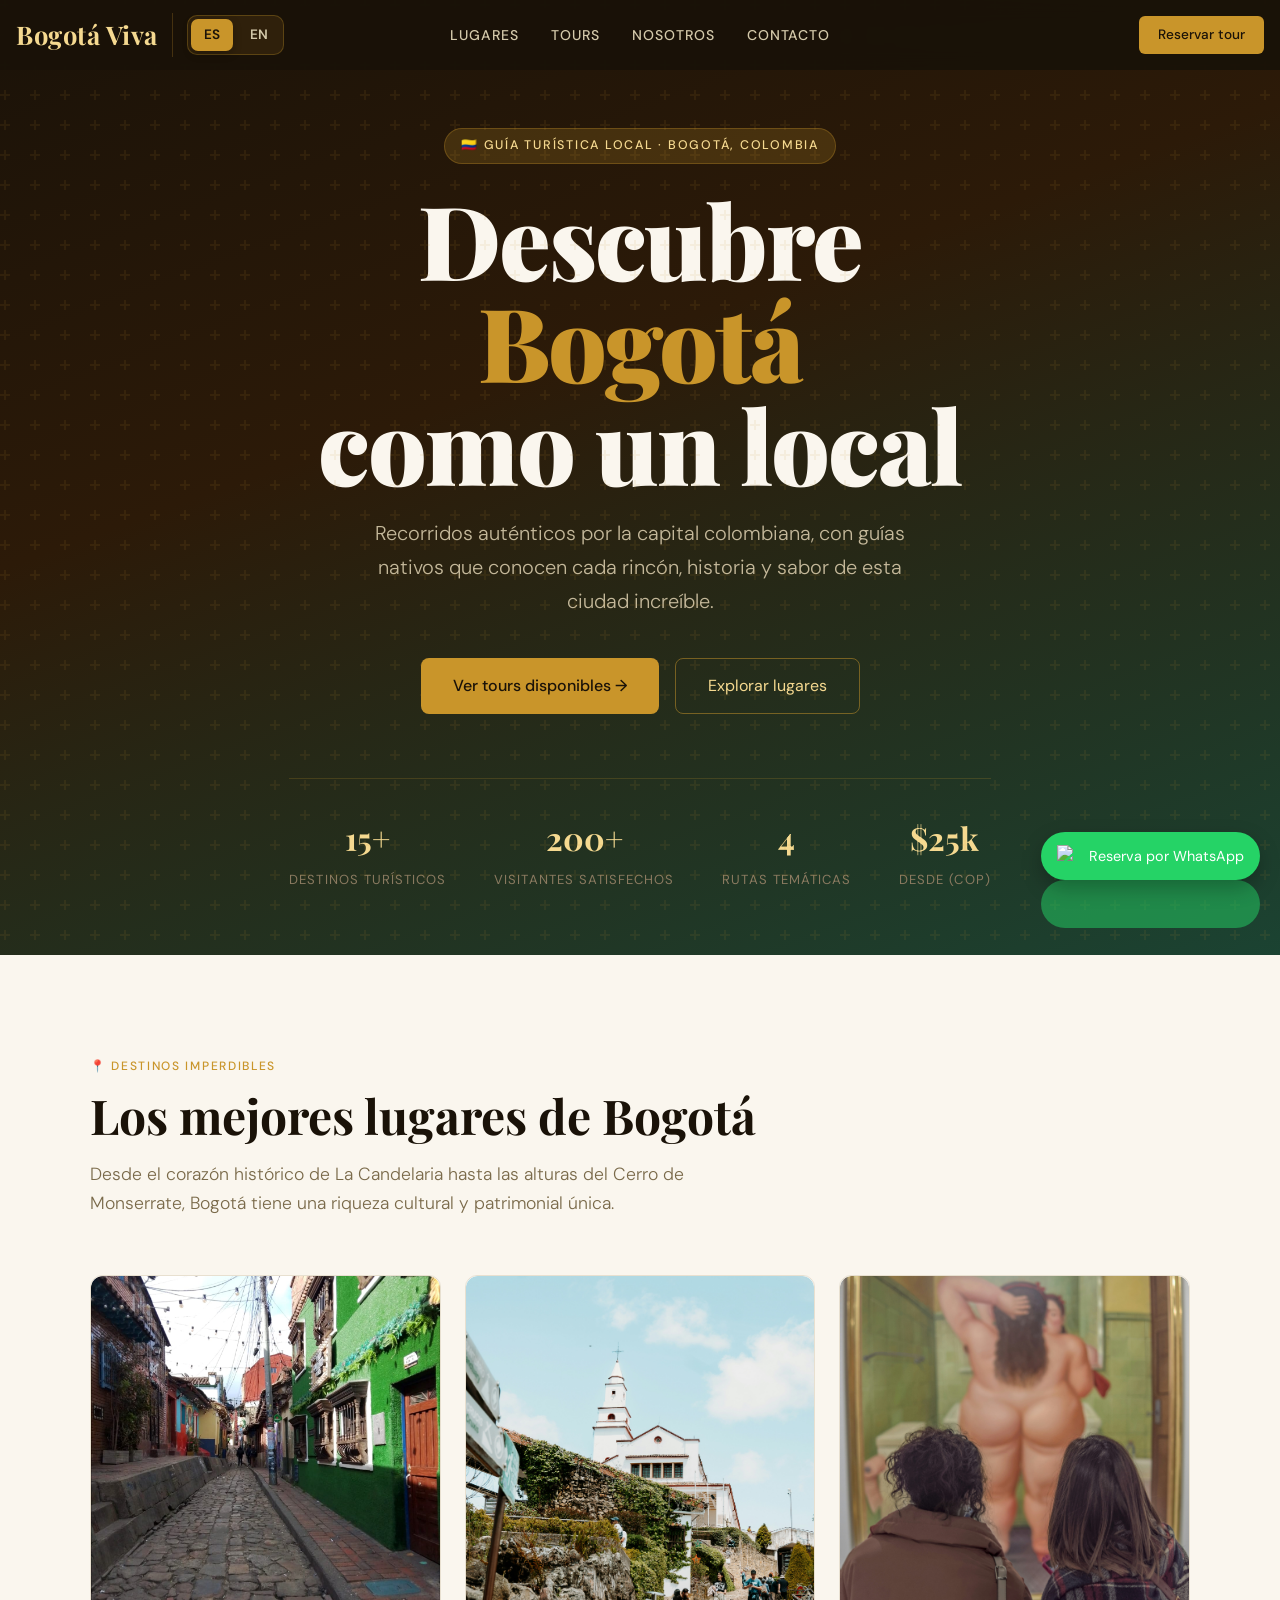
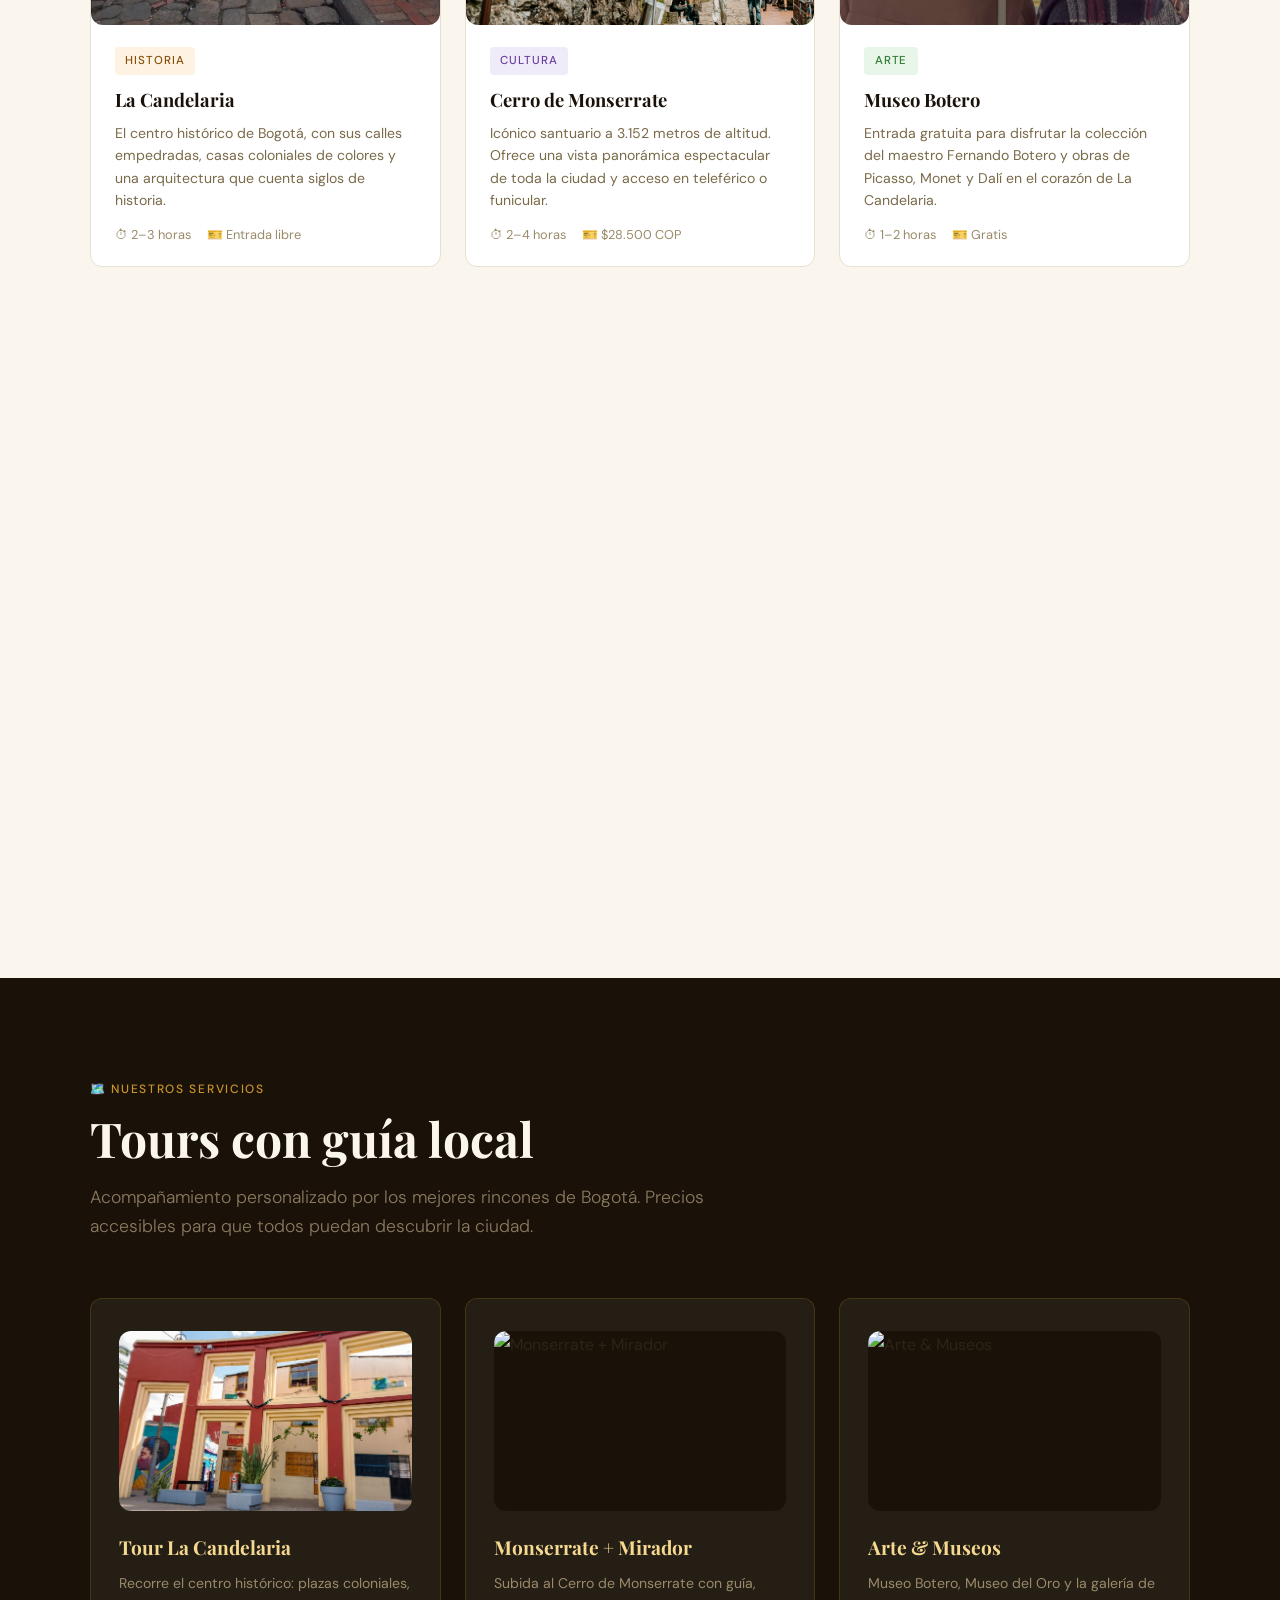
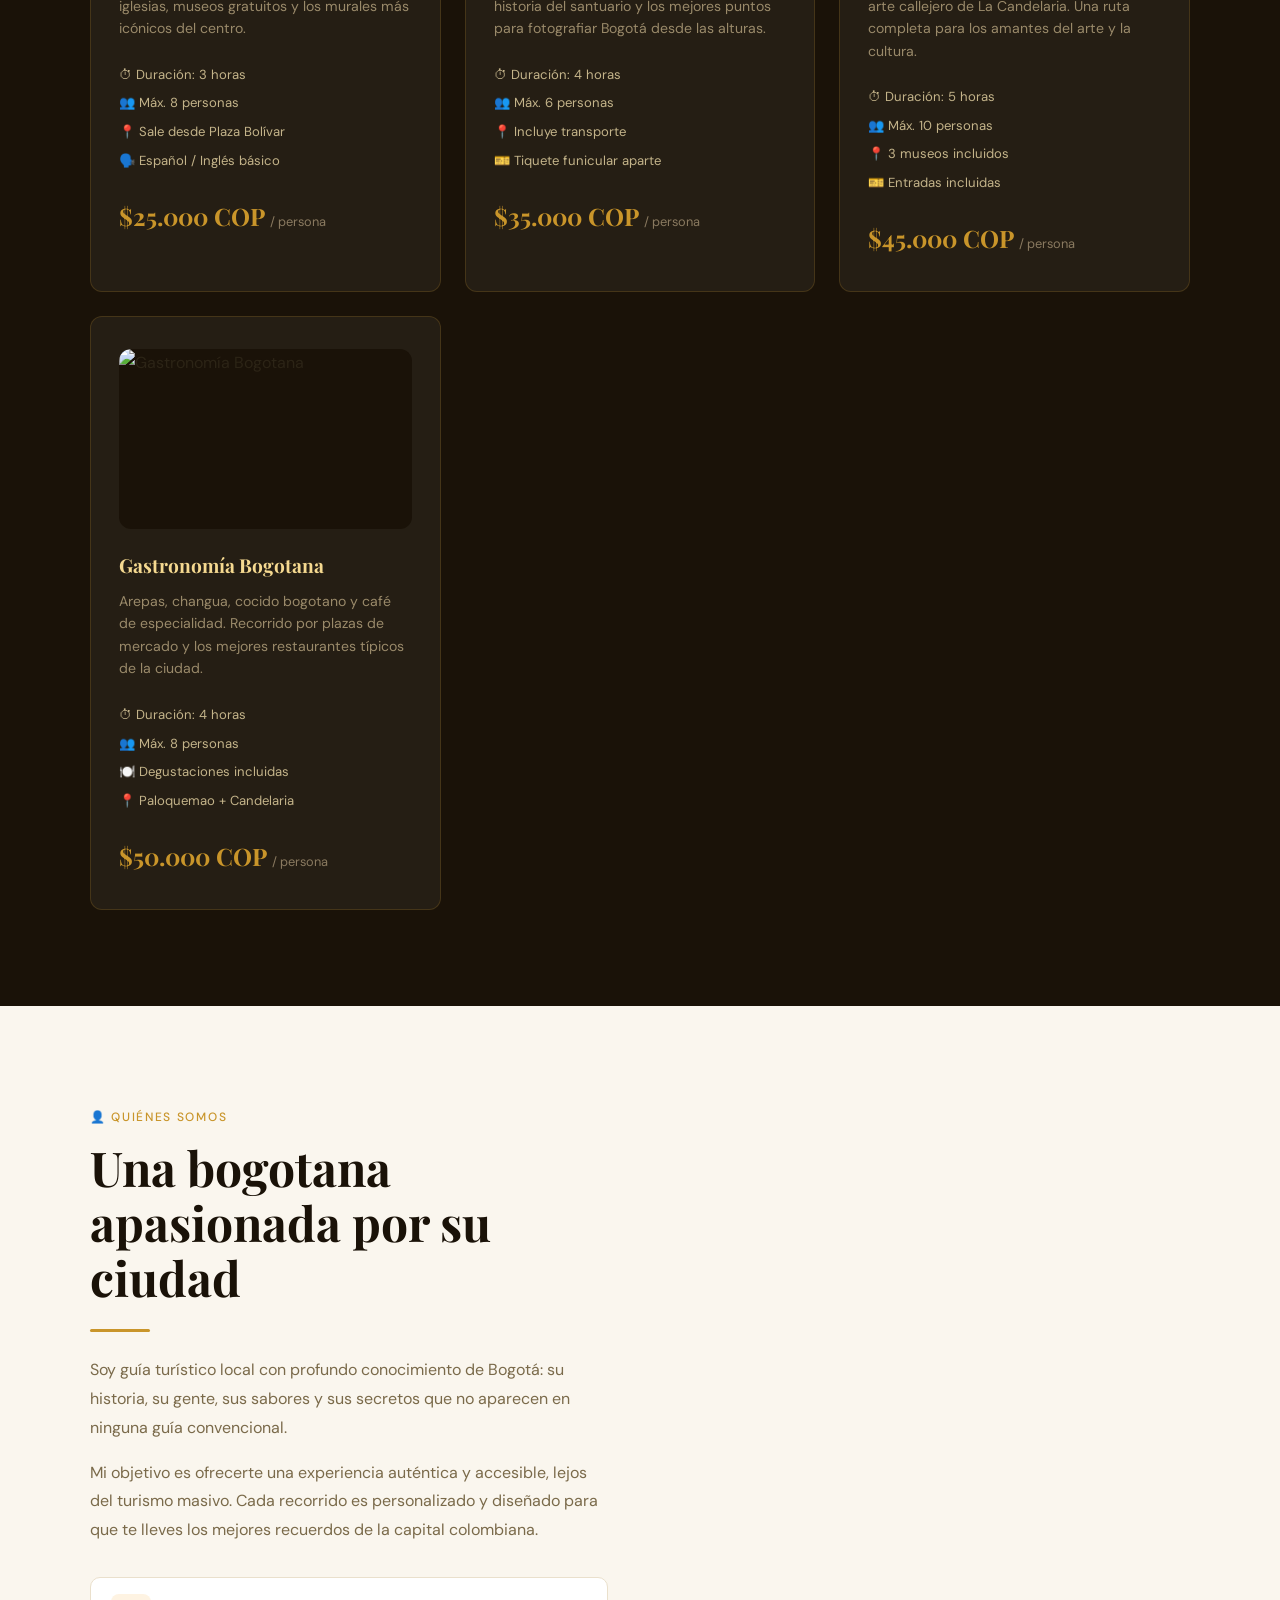
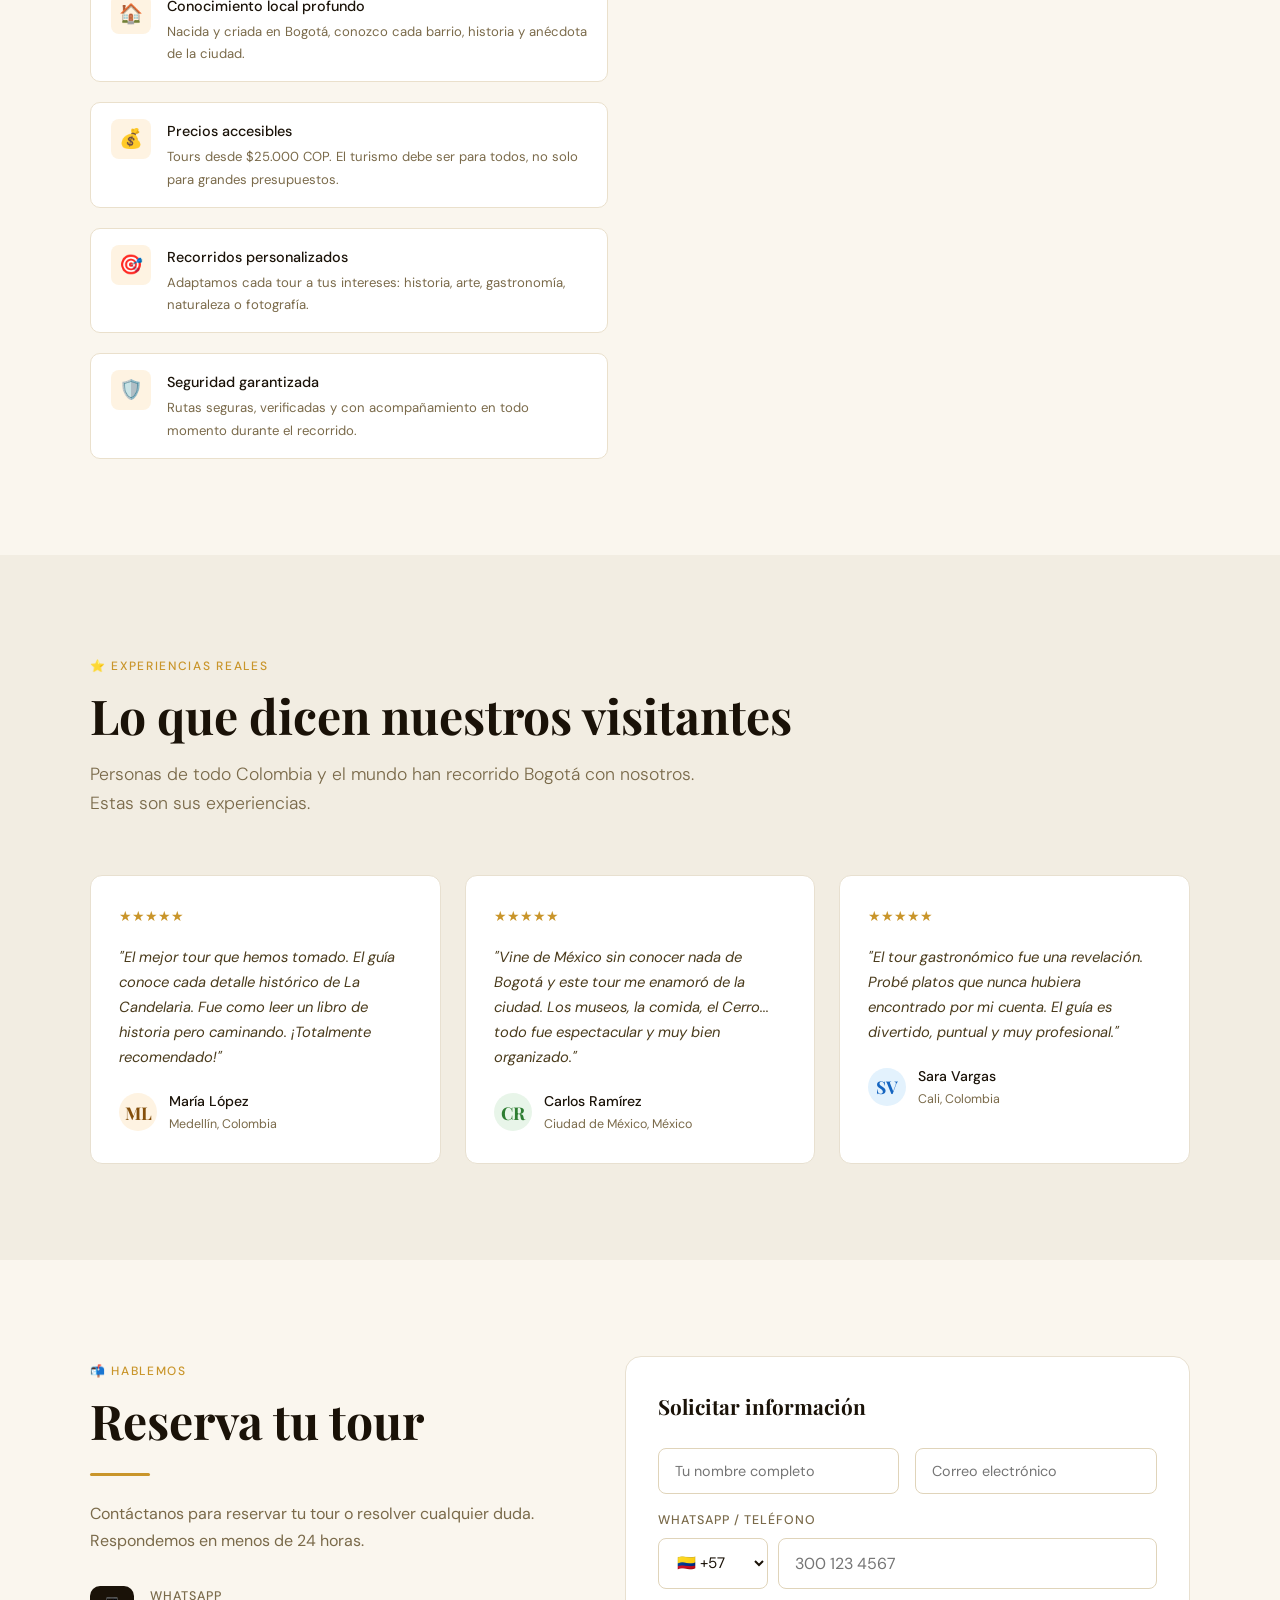
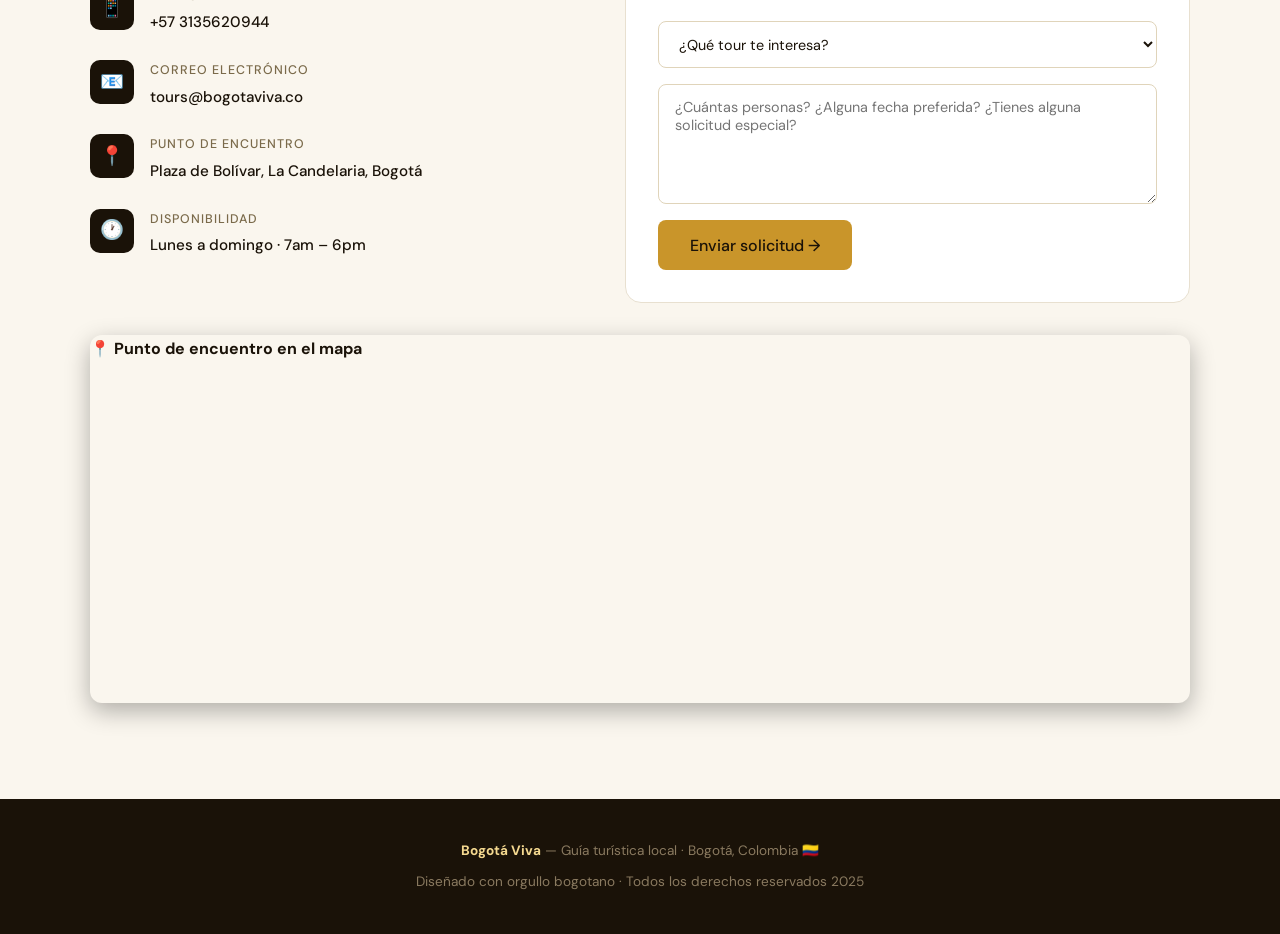
==== commit 259eea26: "Update map container styling in index.html" ====
--- a/index.html
+++ b/index.html
@@ -417,7 +417,7 @@
       </div>
     </div>
 <!-- MAPA punto de encuentro -->
-<div style="margin-top: 2rem; ">
+<div style="border-radius: 12px; overflow: hidden; box-shadow: 0 8px 24px rgba(0,0,0,0.3); margin-top: 2rem;">
   <h4 style="margin-bottom: 0.8rem; color: var(--dark);">📍 Punto de encuentro en el mapa</h4>
 
  <iframe 
